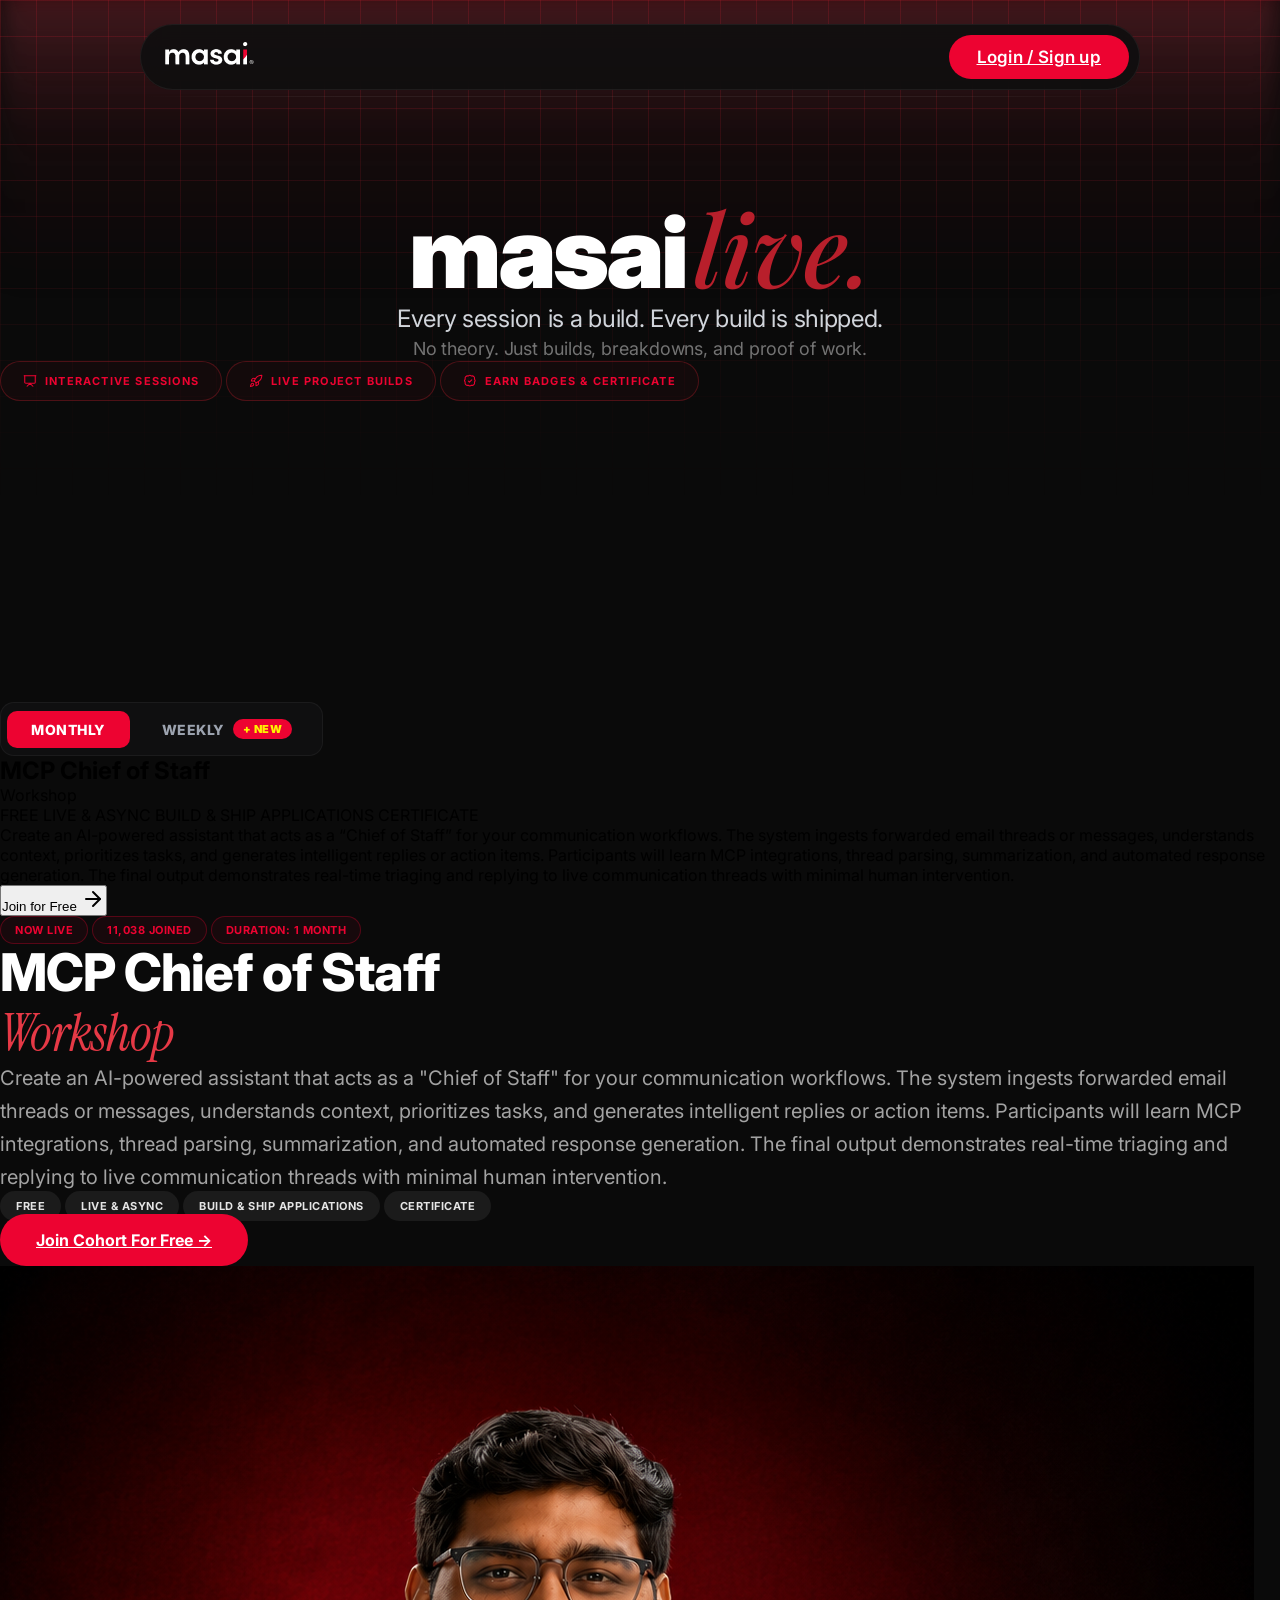
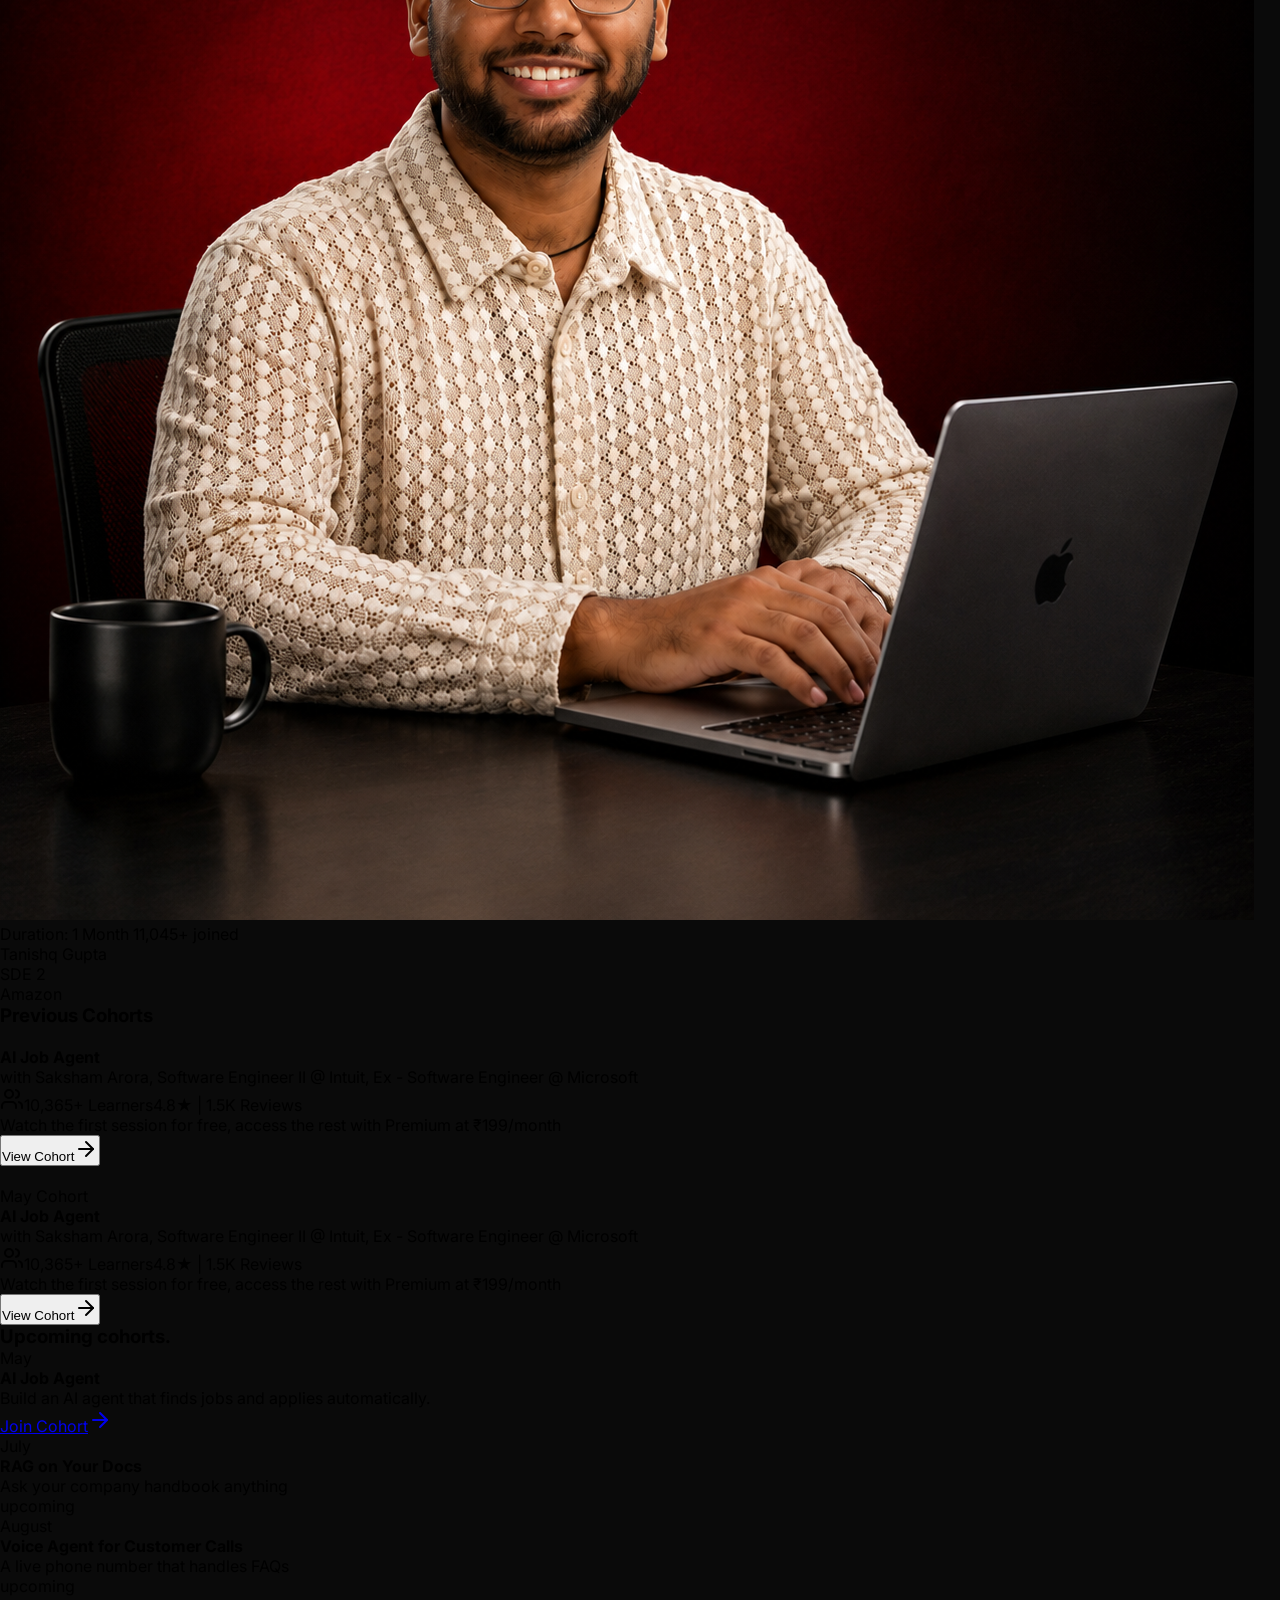
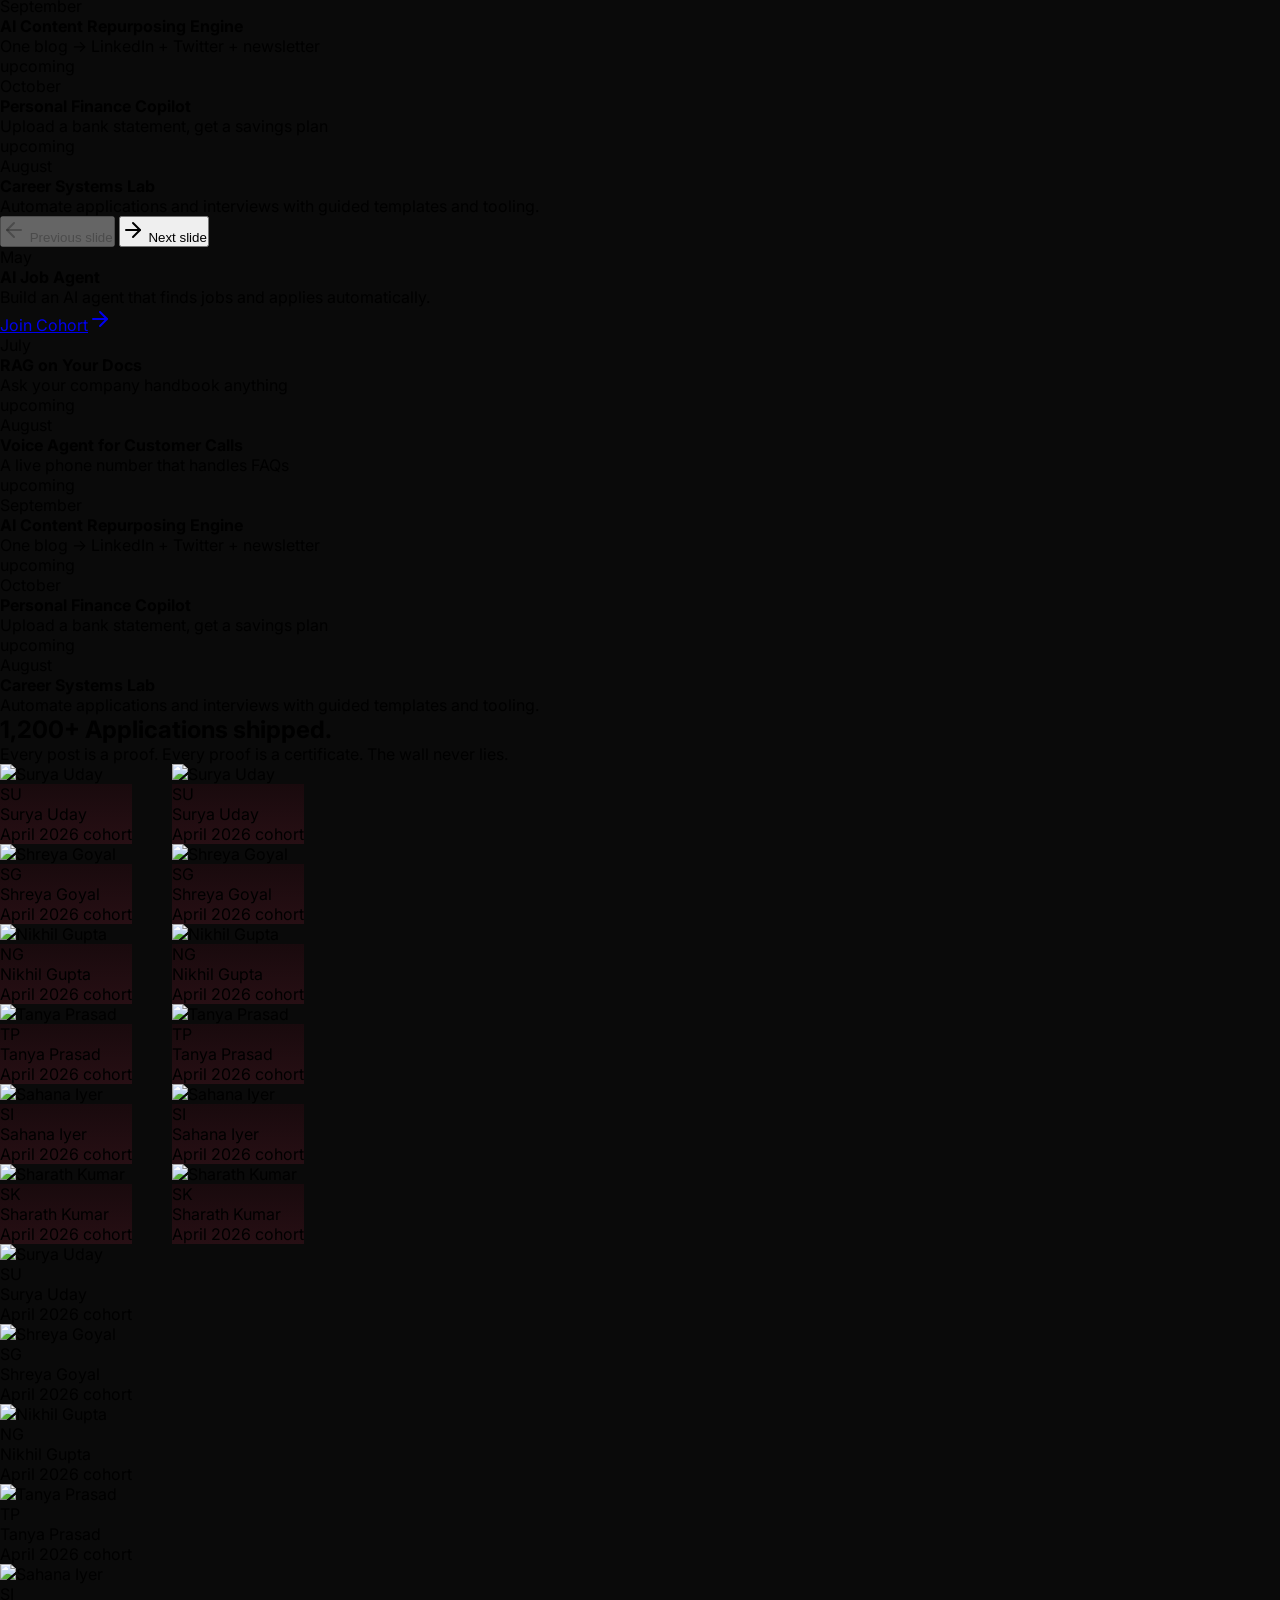
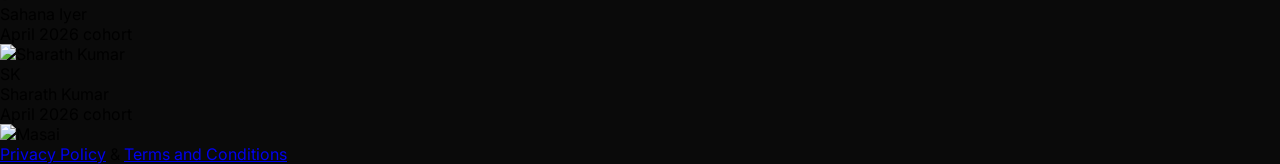
==== index.html @ 2b6c0ab5 "first commit" ====
<!DOCTYPE html>
<html lang="en">

<head>
    <meta charset="UTF-8">
    <meta name="viewport" content="width=device-width, initial-scale=1.0">
    <title>Masai Live - Every Session is a Build</title>
    <meta name="description"
        content="Masai Live - Every session is a build. Every build is shipped. Interactive sessions, live project builds, earn badges & certificates.">
    <link rel="preconnect" href="https://fonts.googleapis.com">
    <link rel="preconnect" href="https://fonts.gstatic.com" crossorigin>
    <link
        href="https://fonts.googleapis.com/css2?family=Inter:wght@400;500;600;700;800;900&family=Playfair+Display:ital,wght@1,400;1,500;1,600;1,700&family=Instrument+Serif:ital,wght@0,400;1,400&display=swap"
        rel="stylesheet">
    <script src="https://cdn.tailwindcss.com"></script>
    <script>
        tailwind.config = {
            theme: {
                extend: {
                    fontFamily: {
                        'inter': ['Inter', 'sans-serif'],
                        'playfair': ['Playfair Display', 'serif'],
                    },
                    colors: {
                        'masai-red': '#E93B47',
                        'masai-dark': '#0a0a0a',
                        'masai-bg': '#0d0d0d',
                    }
                }
            }
        }
    </script>
    <style>
        * {
            margin: 0;
            padding: 0;
            box-sizing: border-box;
        }

        body {
            font-family: 'Inter', sans-serif;
            background-color: #0a0a0a;
            min-height: 100vh;
            overflow-x: hidden;
        }

        /* Main wrapper with grid + glow */
        .hero-wrapper {
            position: relative;
            min-height: 78vh;
            background-color: #0a0a0a;
            overflow: hidden;
        }

        /* Red grid pattern overlay — fades out towards bottom using absolute pixel values */
        .hero-wrapper::before {
            content: '';
            position: absolute;
            inset: 0;
            background-image:
                linear-gradient(rgba(180, 30, 45, 0.25) 1.5px, transparent 1.5px),
                linear-gradient(90deg, rgba(180, 30, 45, 0.25) 1.5px, transparent 1.5px);
            background-size: 36px 36px;
            pointer-events: none;
            z-index: 1;
            /* Fade grid from visible at top to invisible at 500px absolute */
            -webkit-mask-image: linear-gradient(to bottom, rgba(0, 0, 0, 1) 0px, rgba(0, 0, 0, 0.5) 250px, rgba(0, 0, 0, 0.12) 400px, rgba(0, 0, 0, 0) 500px);
            mask-image: linear-gradient(to bottom, rgba(0, 0, 0, 1) 0px, rgba(0, 0, 0, 0.5) 250px, rgba(0, 0, 0, 0.12) 400px, rgba(0, 0, 0, 0) 500px);
        }

        /* Continuous red glow across the top */
        .glow-top {
            position: absolute;
            top: -60px;
            left: 0;
            right: 0;
            height: 350px;
            background: linear-gradient(180deg,
                    rgba(150, 18, 30, 0.5) 0%,
                    rgba(130, 15, 28, 0.3) 25%,
                    rgba(100, 10, 20, 0.12) 55%,
                    transparent 100%);
            pointer-events: none;
            z-index: 0;
            filter: blur(15px);
        }

        /* Soft white glow across the top of the cohort section */
        .glow-white-top {
            position: absolute;
            top: 0;
            left: 0;
            right: 0;
            height: 250px;
            background: linear-gradient(180deg,
                    rgba(255, 255, 255, 0.05) 0%,
                    rgba(255, 255, 255, 0.02) 40%,
                    rgba(255, 255, 255, 0.005) 70%,
                    transparent 100%);
            pointer-events: none;
            z-index: 0;
            filter: blur(10px);
        }

        /* Content z-index above grid */
        .content-layer {
            position: relative;
            z-index: 2;
        }

        /* Navbar bar */
        .navbar-bar {
            background: rgba(15, 15, 15, 0.9);
            border: 1px solid rgba(255, 255, 255, 0.06);
            border-radius: 999px;
            padding: 10px 10px 10px 24px;
            display: flex;
            align-items: center;
            justify-content: space-between;
            backdrop-filter: blur(12px);
        }

        .navbar-bar .logo-text {
            font-family: 'Inter', sans-serif;
            font-weight: 800;
            font-size: 20px;
            color: #ffffff;
            letter-spacing: -0.5px;
        }

        .navbar-bar .logo-dot {
            color: #E93B47;
            font-weight: 800;
        }

        /* Navbar bottom separator line */
        .navbar-separator {
            width: 100%;
            height: 1px;
            background: linear-gradient(90deg, transparent 0%, rgba(255, 255, 255, 0.06) 20%, rgba(255, 255, 255, 0.06) 80%, transparent 100%);
            margin-top: 6px;
        }

        /* Login button */
        .login-btn {
            background: #ED0331;
            border-radius: 999px;
            padding: 12px 28px;
            color: #ffffff;
            font-family: 'Inter', sans-serif;
            font-weight: 600;
            font-size: 17px;
            border: none;
            cursor: pointer;
            transition: all 0.3s ease;
            letter-spacing: 0.3px;
        }

        .login-btn:hover {
            background: #d4022b;
            box-shadow: 0 0 25px rgba(237, 3, 49, 0.4);
            /* transform: translateY(-1px); */
        }


        /* Main heading */
        .main-title {
            text-align: center;
            line-height: 1;
        }

        .main-title .masai-text {
            font-family: 'Inter', sans-serif;
            font-weight: 900;
            font-size: clamp(56px, 9vw, 100px);
            color: #ffffff;
            letter-spacing: -3px;
        }

        .main-title .live-text {
            font-family: 'Playfair Display', serif;
            font-weight: 500;
            font-style: italic;
            font-size: clamp(56px, 9vw, 100px);
            color: #B81F2B;
            letter-spacing: -1px;
            margin-left: 8px;
        }

        /* Subtitle text */
        .subtitle-primary {
            color: #d1d5db;
            font-size: 24px;
            font-weight: 400;
            line-height: 1.4;
            text-align: center;
            font-family: 'Inter', sans-serif;
            letter-spacing: -0.3px;
        }

        .subtitle-secondary {
            color: #737373;
            font-size: 18px;
            font-weight: 400;
            line-height: 1.4;
            text-align: center;
            font-family: 'Inter', sans-serif;
            letter-spacing: -0.1px;
        }

        /* CTA pill buttons */
        .cta-pill {
            display: inline-flex;
            align-items: center;
            gap: 8px;
            border: 1.2px solid rgba(184, 31, 43, 0.35);
            background: rgba(184, 31, 43, 0.05);
            color: #ED0331;
            padding: 12px 22px;
            border-radius: 999px;
            font-family: 'Inter', sans-serif;
            font-size: 11px;
            font-weight: 700;
            letter-spacing: 1.2px;
            text-transform: uppercase;
            cursor: default;
            transition: all 0.3s ease;
        }

        .cta-pill:hover {
            background: rgba(237, 3, 49, 0.08);
            border-color: rgba(237, 3, 49, 0.7);
            box-shadow: 0 0 20px rgba(237, 3, 49, 0.15);
        }

        .cta-pill svg {
            width: 14px;
            height: 14px;
            flex-shrink: 0;
        }

        /* Header responsive padding */
        .site-header {
            padding: 24px 140px 0 140px;
        }

        /* Responsive */
        @media (max-width: 1024px) {
            .site-header {
                padding: 20px 60px 0 60px;
            }
        }

        @media (max-width: 768px) {
            .site-header {
                padding: 16px 20px 0 20px;
            }

            .cta-buttons-wrap {
                flex-direction: column;
                align-items: center;
            }

            .glow-left,
            .glow-right {
                width: 300px;
                height: 250px;
            }
        }

        @media (max-width: 480px) {
            .site-header {
                padding: 12px 12px 0 12px;
            }
        }

        /* Cohort/Workshop Section Styles */
        .toggle-container {
            background: #0f0f10;
            border: 1px solid rgba(255, 255, 255, 0.05);
            border-radius: 14px;
            padding: 6px;
            display: inline-flex;
            align-items: center;
            gap: 8px;
        }

        .toggle-btn {
            font-family: 'Inter', sans-serif;
            font-size: 14px;
            font-weight: 800;
            letter-spacing: 0.5px;
            padding: 10px 24px;
            border-radius: 10px;
            cursor: pointer;
            border: none;
            transition: all 0.2s ease;
            text-transform: uppercase;
            display: inline-flex;
            align-items: center;
            justify-content: center;
        }

        .toggle-btn.active {
            background: #ED0331;
            color: #ffffff;
        }

        .toggle-btn.inactive {
            background: transparent;
            color: #9ca3af;
        }

        .toggle-btn.inactive:hover {
            color: #ffffff;
        }

        .new-badge {
            font-size: 11px;
            font-weight: 900;
            padding: 3px 10px;
            border-radius: 999px;
            margin-left: 8px;
            display: inline-block;
            transition: all 0.2s ease;
        }

        .live-badge {
            display: inline-flex;
            align-items: center;
            border: 1px solid rgba(237, 3, 49, 0.3);
            background: rgba(237, 3, 49, 0.06);
            color: #ED0331;
            padding: 6px 14px;
            border-radius: 999px;
            font-size: 11px;
            font-weight: 700;
            letter-spacing: 0.5px;
            text-transform: uppercase;
        }

        .section-title {
            font-family: 'Inter', sans-serif;
            font-weight: 800;
            font-size: clamp(34px, 5vw, 52px);
            color: #ffffff;
            line-height: 1.1;
            letter-spacing: -1px;
        }

        .section-title-italic {
            font-family: 'Instrument Serif', serif;
            font-weight: 400;
            font-style: italic;
            color: #e63946;
            display: block;
            margin-top: 4px;
        }

        .description-text {
            color: #a3a3a3;
            font-size: 20px;
            font-weight: 400;
            line-height: 1.65;
            font-family: 'Inter', sans-serif;
        }

        .flat-badge {
            background: rgba(255, 255, 255, 0.07);
            color: #e5e5e5;
            padding: 8px 16px;
            border-radius: 999px;
            font-size: 11px;
            font-weight: 700;
            letter-spacing: 0.5px;
            text-transform: uppercase;
        }

        .cohort-btn {
            background: #ED0331;
            color: #ffffff;
            padding: 16px 36px;
            border-radius: 999px;
            font-family: 'Inter', sans-serif;
            font-size: 16px;
            font-weight: 700;
            border: none;
            cursor: pointer;
            display: inline-flex;
            align-items: center;
            gap: 10px;
            transition: all 0.3s ease;
        }

        .cohort-btn:hover {
            background: #d4022b;
            box-shadow: 0 0 25px rgba(237, 3, 49, 0.3);
        }

        .upcoming-card {
            background-color: #110C0C !important;
        }

        /* Marquee Autoscroll Styles */
        .marquee-container {
            display: flex;
            gap: 24px;
            width: max-content;
            animation: marquee-scroll 65s linear infinite;
        }

        .marquee-container:hover {
            animation-play-state: paused;
        }

        @keyframes marquee-scroll {
            0% {
                transform: translateX(0);
            }

            100% {
                transform: translateX(-50%);
            }
        }

        /* Hide scrollbar for Chrome, Safari and Opera */
        .no-scrollbar::-webkit-scrollbar {
            display: none;
        }

        /* Hide scrollbar for IE, Edge and Firefox */
        .no-scrollbar {
            -ms-overflow-style: none;
            /* IE and Edge */
            scrollbar-width: none;
            /* Firefox */
        }
    </style>
</head>

<body>
    <div class="hero-wrapper">
        <!-- Red glow effect -->
        <div class="glow-top"></div>

        <!-- Content -->
        <div class="content-layer">
            <!-- Navigation -->
            <header id="main-header" class="site-header">
                <nav class="navbar-bar">
                    <img src="images/logo.png" alt="Masai" style="height: 40px; width: auto;">
                    <a href="login.html" id="login-btn" class="login-btn">Login / Sign up</a>
                </nav>
                <div class="navbar-separator"></div>
            </header>

            <!-- Hero Section -->
            <main id="hero-section" class="flex flex-col items-center justify-center px-4"
                style="padding-top: 100px; padding-bottom: 40px;">
                <!-- Main Heading -->
                <div class="main-title mb-8">
                    <h1>
                        <span class="masai-text">masai</span><span class="live-text">live.</span>
                    </h1>
                </div>

                <!-- Subtitles -->
                <div class="max-w-3xl mx-auto mb-10">
                    <p class="subtitle-primary">Every session is a build. Every build is shipped.</p>
                    <p class="subtitle-secondary mt-3">No theory. Just builds, breakdowns, and proof of work.</p>
                </div>

                <!-- CTA Buttons -->
                <div class="cta-buttons-wrap flex flex-wrap justify-center gap-4">
                    <div id="btn-interactive" class="cta-pill">
                        <svg viewBox="0 0 24 24" fill="none" stroke="currentColor" stroke-width="1.8"
                            stroke-linecap="round" stroke-linejoin="round">
                            <path d="M2 3h20"></path>
                            <path d="M21 3v11a2 2 0 0 1-2 2H5a2 2 0 0 1-2-2V3"></path>
                            <path d="m7 21 5-5 5 5"></path>
                        </svg>
                        INTERACTIVE SESSIONS
                    </div>
                    <div id="btn-builds" class="cta-pill">
                        <svg viewBox="0 0 24 24" fill="none" stroke="currentColor" stroke-width="1.8"
                            stroke-linecap="round" stroke-linejoin="round">
                            <path
                                d="M4.5 16.5c-1.5 1.26-2 5-2 5s3.74-.5 5-2c.71-.84.7-2.13-.09-2.91a2.18 2.18 0 0 0-2.91-.09z">
                            </path>
                            <path
                                d="M12 15l-3-3a22 22 0 0 1 2-3.95A12.88 12.88 0 0 1 22 2c0 2.72-.78 7.5-6 11a22.35 22.35 0 0 1-4 2z">
                            </path>
                            <path d="M9 12H4s.55-3.03 2-4c1.62-1.08 5 0 5 0"></path>
                            <path d="M12 15v5s3.03-.55 4-2c1.08-1.62 0-5 0-5"></path>
                        </svg>
                        LIVE PROJECT BUILDS
                    </div>
                    <div id="btn-badges" class="cta-pill">
                        <svg viewBox="0 0 24 24" fill="none" stroke="currentColor" stroke-width="1.8"
                            stroke-linecap="round" stroke-linejoin="round">
                            <path
                                d="M3.85 8.62a4 4 0 0 1 5.15-5.15 4 4 0 0 1 5.4 0 4 4 0 0 1 5.15 5.15 4 4 0 0 1 0 5.4 4 4 0 0 1-5.15 5.15 4 4 0 0 1-5.4 0 4 4 0 0 1-5.15-5.15 4 4 0 0 1 0-5.4Z">
                            </path>
                            <path d="m9 12 2 2 4-4"></path>
                        </svg>
                        EARN BADGES &amp; CERTIFICATE
                    </div>
                </div>
            </main>
        </div>
    </div>

    <!-- Cohort/Workshop Section -->
    <section id="cohort-section"
        class="relative isolate overflow-hidden bg-[#060608] md:pt-[58px] md:pb-12 pb-6 w-full">
        <!-- Soft white glow effect -->
        <div class="glow-white-top"></div>
        <div class="max-w-7xl mx-auto px-4 md:px-8">
            <!-- Monthly / Weekly Toggle -->
            <div class="flex justify-center mb-16">
                <div class="toggle-container">
                    <button id="toggle-monthly" class="toggle-btn active"
                        onclick="setToggle('monthly')">MONTHLY</button>
                    <button id="toggle-weekly" class="toggle-btn inactive" onclick="setToggle('weekly')">
                        WEEKLY <span class="new-badge" style="background-color: #ED0331; color: #FFF200;">+
                            NEW</span>
                    </button>
                </div>
            </div>

            <!-- Main Content Grid -->
            <div class="grid grid-cols-1 lg:grid-cols-2 gap-10 lg:gap-16 items-center">
                <!-- Left Column -->
                <div class="w-full">
                    <!-- Mobile layout (exact DevTools inspect snippet) -->
                    <div class="flex flex-col items-center gap-[14px] px-4 pb-5 pt-[15px] text-center lg:hidden">
                        <div class="space-y-1">
                            <h2 id="mobile-heading"
                                class="text-[34px] font-semibold leading-[42px] tracking-[-0.5px] text-[#fafafa] font-sans">
                                MCP Chief of Staff</h2>
                            <p id="mobile-italic"
                                class="font-['Instrument_Serif',serif] text-[34px] italic leading-[44px] text-[#e63946]">
                                Workshop</p>
                        </div>
                        <div id="mobile-flat-badges" class="flex flex-wrap items-center justify-center gap-2.5">
                            <span
                                class="inline-flex h-6 items-center rounded-full border border-[#494748]/22 bg-[#ada6a6]/10 px-[13px] text-[12px] font-semibold uppercase tracking-[1.1px] text-[#d5d1d1] font-sans">FREE</span>
                            <span
                                class="inline-flex h-6 items-center rounded-full border border-[#494748]/22 bg-[#ada6a6]/10 px-[13px] text-[12px] font-semibold uppercase tracking-[1.1px] text-[#d5d1d1] font-sans">LIVE
                                &amp; ASYNC</span>
                            <span
                                class="inline-flex h-6 items-center rounded-full border border-[#494748]/22 bg-[#ada6a6]/10 px-[13px] text-[12px] font-semibold uppercase tracking-[1.1px] text-[#d5d1d1] font-sans">BUILD
                                &amp; SHIP APPLICATIONS</span>
                            <span
                                class="inline-flex h-6 items-center rounded-full border border-[#494748]/22 bg-[#ada6a6]/10 px-[13px] text-[12px] font-semibold uppercase tracking-[1.1px] text-[#d5d1d1] font-sans">CERTIFICATE</span>
                        </div>
                        <p id="mobile-description"
                            class="line-clamp-3 max-h-[60px] text-[14px] leading-5 text-[#9a9a9a] font-sans">
                            Create an AI-powered assistant that acts as a “Chief of Staff” for your
                            communication workflows. The system ingests forwarded email threads or messages,
                            understands context, prioritizes tasks, and generates intelligent replies or action
                            items. Participants will learn MCP integrations, thread parsing, summarization, and
                            automated response generation. The final output demonstrates real-time triaging and
                            replying to live communication threads with minimal human intervention.</p>
                        <button onclick="window.location.href='signup.html';"
                            class="inline-flex cursor-pointer items-center justify-center gap-2 whitespace-nowrap transition-all disabled:pointer-events-none disabled:opacity-50 outline-none focus-visible:ring-2 focus-visible:ring-ring hover:opacity-90 py-2 h-[52px] w-full rounded-[234px] bg-[#ed0331] px-6 text-base font-semibold text-white hover:bg-[#ed0331]"
                            type="button">
                            Join for Free
                            <svg xmlns="http://www.w3.org/2000/svg" width="24" height="24" viewBox="0 0 24 24"
                                fill="none" stroke="currentColor" stroke-width="2" stroke-linecap="round"
                                stroke-linejoin="round" class="lucide lucide-arrow-right size-6" aria-hidden="true">
                                <path d="M5 12h14"></path>
                                <path d="m12 5 7 7-7 7"></path>
                            </svg>
                        </button>
                    </div>

                    <!-- Desktop layout -->
                    <div class="hidden lg:flex flex-col items-start text-left w-full">
                        <!-- Badges -->
                        <div id="desktop-top-badges" class="flex flex-wrap gap-2.5 mb-8">
                            <span class="live-badge">NOW LIVE</span>
                            <span class="live-badge">11,038 JOINED</span>
                            <span class="live-badge">DURATION: 1 MONTH</span>
                        </div>

                        <!-- Heading -->
                        <h2 id="desktop-title" class="section-title">
                            MCP Chief of Staff
                            <span class="section-title-italic">Workshop</span>
                        </h2>

                        <!-- Description -->
                        <p id="desktop-description" class="description-text my-8">
                            Create an AI-powered assistant that acts as a "Chief of Staff" for your
                            communication
                            workflows. The system ingests forwarded email threads or messages, understands
                            context,
                            prioritizes tasks, and generates intelligent replies or action items. Participants
                            will
                            learn MCP integrations, thread parsing, summarization, and automated response
                            generation. The final output demonstrates real-time triaging and replying to live
                            communication threads with minimal human intervention.
                        </p>

                        <!-- Muted badges -->
                        <div id="desktop-flat-badges" class="flex flex-wrap gap-2.5 mb-10">
                            <span class="flat-badge">FREE</span>
                            <span class="flat-badge">LIVE &amp; ASYNC</span>
                            <span class="flat-badge">BUILD &amp; SHIP APPLICATIONS</span>
                            <span class="flat-badge">CERTIFICATE</span>
                        </div>

                        <!-- Button -->
                        <a href="signup.html" class="cohort-btn text-center inline-flex items-center justify-center">
                            Join Cohort For Free &rarr;
                        </a>
                    </div>
                </div>

                <!-- Right Column (Profile Card) -->
                <div class="w-full flex justify-center lg:justify-end">
                    <div
                        class="relative h-[450px] md:h-[580px] max-w-[600px] w-full overflow-hidden rounded-[16px] border border-[#1f1f1f] bg-[#0d0d0d]">
                        <!-- Card Image -->
                        <img src="images/Tanishq+Desktop.png" alt="Tanishq Gupta"
                            class="h-full w-full object-cover object-top">

                        <!-- Mobile-only absolute badges -->
                        <div id="card-top-badges"
                            class="absolute top-3 right-3 flex md:hidden max-w-[calc(100%-24px)] flex-wrap justify-end gap-2">
                            <span
                                class="inline-flex h-6 items-center rounded-full border border-[#a2a2a2]/22 bg-black/40 px-[9px] text-[12px] font-semibold uppercase tracking-[1.1px] text-[#e8294a]">Duration:
                                1 Month</span>
                            <span
                                class="inline-flex h-6 items-center rounded-full border border-[#a2a2a2]/22 bg-black/40 px-[9px] text-[12px] font-semibold uppercase tracking-[1.1px] text-[#e8294a]">11,045+
                                joined</span>
                        </div>

                        <!-- Translucent Profile Info Overlay -->
                        <div class="pointer-events-none absolute inset-x-3 bottom-3 z-10">
                            <div
                                class="rounded-[12px] border border-[#1f1f1f] bg-gradient-to-r from-[#0b0b0b] from-[12.676%] to-[rgba(11,11,11,0.8)] px-[11px] py-[7px] text-left">
                                <div class="text-white text-[16px] font-bold font-sans">Tanishq Gupta</div>
                                <div class="text-[#a3a3a3] text-[12px] mt-0.5 font-sans">SDE 2</div>
                                <span
                                    class="inline-block bg-[rgba(255,255,255,0.08)] text-white text-[10px] font-semibold px-[8px] py-[2px] rounded-full mt-1.5 uppercase tracking-wider font-sans">Amazon</span>
                            </div>
                        </div>
                    </div>
                </div>
            </div>

            <!-- Previous Cohorts Section -->
            <div class="mt-20 mb-2">
                <div class="mx-auto max-w-[1440px] space-y-5 px-4 sm:px-6">
                    <h3 class="text-center text-2xl font-semibold leading-8 text-[#fafafa] sm:text-[28px] sm:leading-9">
                        Previous Cohorts</h3>
                    <div class="flex justify-center">
                        <article
                            class="flex h-full w-full max-w-[380px] flex-col gap-5 rounded-[24px] border border-[#1a1919] bg-[#0d0d0d] p-4 lg:hidden">
                            <div class="space-y-4">
                                <div
                                    class="relative h-[253px] w-full overflow-hidden rounded-[16px] border border-[#1a1919]">
                                    <img src="https://masai-website-images.s3.ap-south-1.amazonaws.com/instructor_mobile_ffb2c351da.webp"
                                        alt="" class="h-full w-full object-cover">
                                </div>
                                <div class="space-y-3">
                                    <div class="space-y-0.5">
                                        <h4 class="text-lg font-semibold leading-6 text-white">AI Job Agent</h4>
                                        <p class="text-sm font-light leading-4 text-[#9e8c91]">with Saksham Arora,
                                            Software Engineer II @ Intuit, Ex - Software Engineer @ Microsoft</p>
                                    </div>
                                    <div class="flex flex-wrap gap-3"><span
                                            class="inline-flex max-w-full items-center rounded-full border border-[#ed0331]/35 bg-[#1f1417] text-[#fafafa] [&amp;_svg]:text-[#fda4af] h-7 gap-2 px-2.5 text-[11px] leading-none normal-case tracking-normal font-semibold"><svg
                                                xmlns="http://www.w3.org/2000/svg" width="24" height="24"
                                                viewBox="0 0 24 24" fill="none" stroke="currentColor" stroke-width="2"
                                                stroke-linecap="round" stroke-linejoin="round"
                                                class="lucide lucide-users size-3.5 shrink-0" aria-hidden="true">
                                                <path d="M16 21v-2a4 4 0 0 0-4-4H6a4 4 0 0 0-4 4v2"></path>
                                                <path d="M16 3.128a4 4 0 0 1 0 7.744"></path>
                                                <path d="M22 21v-2a4 4 0 0 0-3-3.87"></path>
                                                <circle cx="9" cy="7" r="4"></circle>
                                            </svg>10,365+ Learners</span><span
                                            class="inline-flex max-w-full items-center rounded-full border border-[#ed0331]/35 bg-[#1f1417] text-[#fafafa] [&amp;_svg]:text-[#fda4af] h-7 gap-2 px-2.5 text-[11px] leading-none normal-case tracking-normal font-semibold">4.8★
                                            | 1.5K Reviews</span></div>
                                    <p class="max-w-full italic text-[#dbd9d9] text-xs leading-4">Watch the first
                                        session for free, access the rest with Premium at ₹199/month</p>
                                </div>
                            </div>
                            <div class="mt-auto space-y-4"><button onclick="window.location.href='signup.html';"
                                    class="inline-flex cursor-pointer items-center justify-center gap-2 whitespace-nowrap transition-all disabled:pointer-events-none disabled:opacity-50 outline-none focus-visible:ring-2 focus-visible:ring-ring hover:opacity-90 py-2 h-[52px] w-full rounded-[234px] border border-[#ed0331] bg-transparent px-6 text-base font-semibold text-[#ed0331] hover:bg-black hover:text-[#ed0331]"
                                    type="button">View Cohort<svg xmlns="http://www.w3.org/2000/svg" width="24"
                                        height="24" viewBox="0 0 24 24" fill="none" stroke="currentColor"
                                        stroke-width="2" stroke-linecap="round" stroke-linejoin="round"
                                        class="lucide lucide-arrow-right size-6 text-[#ed0331]" aria-hidden="true">
                                        <path d="M5 12h14"></path>
                                        <path d="m12 5 7 7-7 7"></path>
                                    </svg></button></div>
                        </article>
                        <article
                            class="relative hidden w-full max-w-[1240px] items-start gap-5 overflow-hidden rounded-[24px] border border-[#2b1b1e] bg-[#0D0D0D] p-6 lg:flex">
                            <div class="size-[148px] shrink-0 overflow-hidden rounded-lg border border-[#2c2c2c]"><img
                                    src="https://masai-website-images.s3.ap-south-1.amazonaws.com/Chat_GPT_Image_May_8_2026_01_43_59_PM_ba4bd4f50c.png"
                                    alt="" class="h-full w-full object-cover"></div>
                            <div class="flex min-w-0 flex-1 flex-col gap-3 pr-[220px]">
                                <div class="flex flex-wrap items-center gap-3">
                                    <p class="font-['Instrument_Serif',serif] text-2xl italic leading-8 text-[#b81f2b]">
                                        May Cohort</p>
                                </div>
                                <div class="space-y-1">
                                    <h4 class="text-xl font-bold leading-7 text-white">AI Job Agent</h4>
                                    <p class="text-base font-light leading-6 text-[#9e8c91]">with Saksham Arora,
                                        Software Engineer II @ Intuit, Ex - Software Engineer @ Microsoft</p>
                                </div>
                                <div class="flex flex-wrap gap-3"><span
                                        class="inline-flex max-w-full items-center gap-1.5 rounded-full border border-[#ed0331]/35 bg-[#1f1417] text-[#fafafa] [&amp;_svg]:text-[#fda4af] h-8 px-3 text-[11px] leading-none normal-case tracking-normal font-semibold"><svg
                                            xmlns="http://www.w3.org/2000/svg" width="24" height="24"
                                            viewBox="0 0 24 24" fill="none" stroke="currentColor" stroke-width="2"
                                            stroke-linecap="round" stroke-linejoin="round"
                                            class="lucide lucide-users size-3.5 shrink-0" aria-hidden="true">
                                            <path d="M16 21v-2a4 4 0 0 0-4-4H6a4 4 0 0 0-4 4v2"></path>
                                            <path d="M16 3.128a4 4 0 0 1 0 7.744"></path>
                                            <path d="M22 21v-2a4 4 0 0 0-3-3.87"></path>
                                            <circle cx="9" cy="7" r="4"></circle>
                                        </svg>10,365+ Learners</span><span
                                        class="inline-flex max-w-full items-center gap-1.5 rounded-full border border-[#ed0331]/35 bg-[#1f1417] text-[#fafafa] [&amp;_svg]:text-[#fda4af] h-8 px-3 text-[11px] leading-none normal-case tracking-normal font-semibold">4.8★
                                        | 1.5K Reviews</span></div>
                                <p class="max-w-full italic text-[#dbd9d9] text-sm leading-5">Watch the first session
                                    for free, access the rest with Premium at ₹199/month</p>
                            </div>
                            <div class="absolute top-1/2 right-6 -translate-y-1/2"><button
                                    onclick="window.location.href='signup.html';"
                                    class="inline-flex cursor-pointer items-center justify-center gap-2 whitespace-nowrap transition-all disabled:pointer-events-none disabled:opacity-50 outline-none focus-visible:ring-2 focus-visible:ring-ring border py-2 h-[52px] rounded-[234px] border-[#ed0331] bg-transparent px-6 text-base font-semibold text-[#ed0331] hover:bg-[#1b1515] hover:text-[#ed0331]"
                                    type="button" fdprocessedid="2u8x89">View Cohort<svg
                                        xmlns="http://www.w3.org/2000/svg" width="24" height="24" viewBox="0 0 24 24"
                                        fill="none" stroke="currentColor" stroke-width="2" stroke-linecap="round"
                                        stroke-linejoin="round" class="lucide lucide-arrow-right size-4 text-[#ed0331]"
                                        aria-hidden="true">
                                        <path d="M5 12h14"></path>
                                        <path d="m12 5 7 7-7 7"></path>
                                    </svg></button></div>
                        </article>
                    </div>
                </div>
    </section>

    <!-- Upcoming Cohorts Section -->
    <section id="upcoming-cohorts-section" class="relative isolate mx-auto overflow-hidden md:py-16 py-8">
        <div aria-hidden="true" class="pointer-events-none absolute inset-0 z-[-1] max-h-[80%]"
            style="background-image: linear-gradient(rgba(6, 6, 8, 0.92) 0%, rgba(158, 18, 37, 0.11) 34%, rgba(6, 6, 8, 0.18) 62%, rgba(6, 6, 8, 0.92) 100%), repeating-linear-gradient(0deg, rgba(128, 21, 35, 0.18) 0px, rgba(128, 21, 35, 0.18) 1px, transparent 1px, transparent 34px), repeating-linear-gradient(90deg, rgba(128, 21, 35, 0.18) 0px, rgba(128, 21, 35, 0.18) 1px, transparent 1px, transparent 34px);">
        </div>
        <div class="mx-auto max-w-[1280px]">
            <h3 class="text-center text-4xl font-bold tracking-[-1px] sm:text-[52px] sm:leading-[72px]">Upcoming <span
                    class="font-['Instrument_Serif',serif] text-[#b81f2b] italic">cohorts.</span></h3>

            <div class="mt-8 lg:hidden px-4">
                <div class="relative w-full" role="region" aria-roledescription="carousel"
                    style="--carousel-gap: 1rem;">
                    <div class="overflow-hidden">
                        <div id="upcoming-carousel"
                            class="flex -ml-(--carousel-gap) overflow-x-auto snap-x snap-mandatory scroll-smooth no-scrollbar"
                            style="scrollbar-width: none; -ms-overflow-style: none;">
                            <!-- Slide 1 -->
                            <div role="group" aria-roledescription="slide"
                                class="min-w-0 shrink-0 grow-0 basis-full pl-(--carousel-gap) snap-center">
                                <article
                                    class="mx-auto w-[312px] rounded-[8px] border border-white/8 bg-[#110C0C] p-5 flex flex-col min-h-[260px]">
                                    <p
                                        class="font-['Instrument_Serif',serif] text-[40px] italic leading-tight tracking-[-2.5px] text-[#b81f2b]">
                                        May</p>
                                    <h4 class="mt-5 text-base font-bold text-white">AI Job Agent</h4>
                                    <p class="mt-2 text-xs leading-4 text-white/45">Build an AI agent that finds jobs
                                        and applies automatically.</p>
                                    <div class="mt-auto pt-4 text-left">
                                        <a href="signup.html"
                                            class="inline-flex cursor-pointer items-center justify-center gap-2 whitespace-nowrap transition-all disabled:pointer-events-none disabled:opacity-50 outline-none focus-visible:ring-2 focus-visible:ring-ring hover:opacity-90 h-8 rounded-full bg-[#ed0331] px-4 text-[11px] font-semibold uppercase tracking-[1.1px] text-white hover:bg-[#ed0331]">Join
                                            Cohort<svg xmlns="http://www.w3.org/2000/svg" width="24" height="24"
                                                viewBox="0 0 24 24" fill="none" stroke="currentColor" stroke-width="2"
                                                stroke-linecap="round" stroke-linejoin="round"
                                                class="lucide lucide-arrow-right size-3.5" aria-hidden="true">
                                                <path d="M5 12h14"></path>
                                                <path d="m12 5 7 7-7 7"></path>
                                            </svg></a>
                                    </div>
                                </article>
                            </div>
                            <!-- Slide 2 -->
                            <div role="group" aria-roledescription="slide"
                                class="min-w-0 shrink-0 grow-0 basis-full pl-(--carousel-gap) snap-center">
                                <article
                                    class="mx-auto w-[312px] rounded-[8px] border border-white/8 bg-[#110C0C] p-5 flex flex-col min-h-[260px]">
                                    <p
                                        class="font-['Instrument_Serif',serif] text-[40px] italic leading-tight tracking-[-2.5px] text-[#b81f2b]">
                                        July</p>
                                    <h4 class="mt-5 text-base font-bold text-white">RAG on Your Docs</h4>
                                    <p class="mt-2 text-xs leading-4 text-white/45">Ask your company handbook anything
                                    </p>
                                    <div class="mt-auto pt-4 text-left">
                                        <div
                                            class="py-1 transition-colors inline-flex h-8 items-center gap-1.5 rounded-full border px-3 text-[11px] font-semibold uppercase tracking-[1.1px] border-[#e8294a]/25 bg-[#e8294a]/12 text-[#e43f5f]">
                                            upcoming</div>
                                    </div>
                                </article>
                            </div>
                            <!-- Slide 3 -->
                            <div role="group" aria-roledescription="slide"
                                class="min-w-0 shrink-0 grow-0 basis-full pl-(--carousel-gap) snap-center">
                                <article
                                    class="mx-auto w-[312px] rounded-[8px] border border-white/8 bg-[#110C0C] p-5 flex flex-col min-h-[260px]">
                                    <p
                                        class="font-['Instrument_Serif',serif] text-[40px] italic leading-tight tracking-[-2.5px] text-[#b81f2b]">
                                        August</p>
                                    <h4 class="mt-5 text-base font-bold text-white">Voice Agent for Customer Calls</h4>
                                    <p class="mt-2 text-xs leading-4 text-white/45">A live phone number that handles
                                        FAQs</p>
                                    <div class="mt-auto pt-4 text-left">
                                        <div
                                            class="py-1 transition-colors inline-flex h-8 items-center gap-1.5 rounded-full border px-3 text-[11px] font-semibold uppercase tracking-[1.1px] border-[#e8294a]/25 bg-[#e8294a]/12 text-[#e43f5f]">
                                            upcoming</div>
                                    </div>
                                </article>
                            </div>
                            <!-- Slide 4 -->
                            <div role="group" aria-roledescription="slide"
                                class="min-w-0 shrink-0 grow-0 basis-full pl-(--carousel-gap) snap-center">
                                <article
                                    class="mx-auto w-[312px] rounded-[8px] border border-white/8 bg-[#110C0C] p-5 flex flex-col min-h-[260px]">
                                    <p
                                        class="font-['Instrument_Serif',serif] text-[40px] italic leading-tight tracking-[-2.5px] text-[#b81f2b]">
                                        September</p>
                                    <h4 class="mt-5 text-base font-bold text-white">AI Content Repurposing Engine</h4>
                                    <p class="mt-2 text-xs leading-4 text-white/45">One blog &rarr; LinkedIn + Twitter +
                                        newsletter</p>
                                    <div class="mt-auto pt-4 text-left">
                                        <div
                                            class="py-1 transition-colors inline-flex h-8 items-center gap-1.5 rounded-full border px-3 text-[11px] font-semibold uppercase tracking-[1.1px] border-[#e8294a]/25 bg-[#e8294a]/12 text-[#e43f5f]">
                                            upcoming</div>
                                    </div>
                                </article>
                            </div>
                            <!-- Slide 5 -->
                            <div role="group" aria-roledescription="slide"
                                class="min-w-0 shrink-0 grow-0 basis-full pl-(--carousel-gap) snap-center">
                                <article
                                    class="mx-auto w-[312px] rounded-[8px] border border-white/8 bg-[#110C0C] p-5 flex flex-col min-h-[260px]">
                                    <p
                                        class="font-['Instrument_Serif',serif] text-[40px] italic leading-tight tracking-[-2.5px] text-[#b81f2b]">
                                        October</p>
                                    <h4 class="mt-5 text-base font-bold text-white">Personal Finance Copilot</h4>
                                    <p class="mt-2 text-xs leading-4 text-white/45">Upload a bank statement, get a
                                        savings plan</p>
                                    <div class="mt-auto pt-4 text-left">
                                        <div
                                            class="py-1 transition-colors inline-flex h-8 items-center gap-1.5 rounded-full border px-3 text-[11px] font-semibold uppercase tracking-[1.1px] border-[#e8294a]/25 bg-[#e8294a]/12 text-[#e43f5f]">
                                            upcoming</div>
                                    </div>
                                </article>
                            </div>
                            <!-- Slide 6 -->
                            <div role="group" aria-roledescription="slide"
                                class="min-w-0 shrink-0 grow-0 basis-full pl-(--carousel-gap) snap-center">
                                <article aria-hidden="true"
                                    class="mx-auto w-[312px] rounded-[8px] border border-white/8 bg-[#110C0C] p-5 flex flex-col min-h-[260px] select-none filter blur-[4px] opacity-35">
                                    <div class="space-y-0 pointer-events-none">
                                        <p
                                            class="font-['Instrument_Serif',serif] text-[40px] italic leading-tight tracking-[-2.5px] text-[#b81f2b]">
                                            August</p>
                                        <h4 class="mt-5 text-base font-bold text-white">Career Systems Lab</h4>
                                        <p class="mt-2 text-xs leading-4 text-white/45">Automate applications and
                                            interviews with guided templates and tooling.</p>
                                        <div class="mt-auto pt-4 text-left">
                                            <div class="mt-4 h-8 w-32 rounded-full bg-white/15"></div>
                                        </div>
                                    </div>
                                </article>
                            </div>
                        </div>
                    </div>
                    <div class="mt-6 flex justify-end gap-3 pr-3">
                        <button id="upcoming-prev-btn"
                            class="inline-flex cursor-pointer items-center justify-center gap-2 whitespace-nowrap text-sm font-medium transition-all disabled:pointer-events-none disabled:opacity-50 outline-none focus-visible:ring-2 focus-visible:ring-ring border size-10 -left-12 top-1/2 -translate-y-1/2 static h-10 w-10 rounded-full border-[#2c2c2c] bg-transparent text-white hover:bg-white/5 translate-y-0! opacity-50"
                            disabled>
                            <svg xmlns="http://www.w3.org/2000/svg" width="24" height="24" viewBox="0 0 24 24"
                                fill="none" stroke="currentColor" stroke-width="2" stroke-linecap="round"
                                stroke-linejoin="round" class="lucide lucide-arrow-left h-4 w-4" aria-hidden="true">
                                <path d="m12 19-7-7 7-7"></path>
                                <path d="M19 12H5"></path>
                            </svg>
                            <span class="sr-only">Previous slide</span>
                        </button>
                        <button id="upcoming-next-btn"
                            class="inline-flex cursor-pointer items-center justify-center gap-2 whitespace-nowrap text-sm font-medium transition-all disabled:pointer-events-none disabled:opacity-50 outline-none focus-visible:ring-2 focus-visible:ring-ring border size-10 -right-12 top-1/2 -translate-y-1/2 static h-10 w-10 rounded-full border-[#2c2c2c] bg-transparent text-white hover:bg-white/5 translate-y-0!">
                            <svg xmlns="http://www.w3.org/2000/svg" width="24" height="24" viewBox="0 0 24 24"
                                fill="none" stroke="currentColor" stroke-width="2" stroke-linecap="round"
                                stroke-linejoin="round" class="lucide lucide-arrow-right h-4 w-4" aria-hidden="true">
                                <path d="M5 12h14"></path>
                                <path d="m12 5 7 7-7 7"></path>
                            </svg>
                            <span class="sr-only">Next slide</span>
                        </button>
                    </div>
                </div>
            </div>

            <div class="mt-8 hidden overflow-hidden rounded-[20px] border border-white/8 lg:grid lg:grid-cols-3">
                <!-- Cell 1: May -->
                <article class="flex flex-col border border-white/5 bg-[#110C0C] p-10">
                    <p class="font-['Instrument_Serif',serif] text-5xl italic leading-tight text-[#b81f2b]">May</p>
                    <h4 class="mt-5 text-2xl font-bold text-white">AI Job Agent</h4>
                    <p class="mt-2 text-sm leading-6 text-white/45">Build an AI agent that finds jobs and applies
                        automatically.</p>
                    <div class="mt-auto pt-4 text-left">
                        <a href="signup.html"
                            class="inline-flex cursor-pointer items-center justify-center gap-2 whitespace-nowrap transition-all disabled:pointer-events-none disabled:opacity-50 outline-none focus-visible:ring-2 focus-visible:ring-ring hover:opacity-90 h-8 rounded-full bg-[#ed0331] px-4 text-[11px] font-semibold uppercase tracking-[1.1px] text-white hover:bg-[#ed0331]">Join
                            Cohort<svg xmlns="http://www.w3.org/2000/svg" width="24" height="24" viewBox="0 0 24 24"
                                fill="none" stroke="currentColor" stroke-width="2" stroke-linecap="round"
                                stroke-linejoin="round" class="lucide lucide-arrow-right size-3.5" aria-hidden="true">
                                <path d="M5 12h14"></path>
                                <path d="m12 5 7 7-7 7"></path>
                            </svg></a>
                    </div>
                </article>
                <!-- Cell 2: July -->
                <article class="flex flex-col border border-white/5 bg-[#110C0C] p-10">
                    <p class="font-['Instrument_Serif',serif] text-5xl italic leading-tight text-[#b81f2b]">July</p>
                    <h4 class="mt-5 text-2xl font-bold text-white">RAG on Your Docs</h4>
                    <p class="mt-2 text-sm leading-6 text-white/45">Ask your company handbook anything</p>
                    <div class="mt-auto pt-4 text-left">
                        <div
                            class="py-1 transition-colors inline-flex h-8 items-center gap-1.5 rounded-full border px-3 text-[11px] font-semibold uppercase tracking-[1.1px] border-[#e8294a]/25 bg-[#e8294a]/12 text-[#e43f5f]">
                            upcoming</div>
                    </div>
                </article>
                <!-- Cell 3: August -->
                <article class="flex flex-col border border-white/5 bg-[#110C0C] p-10">
                    <p class="font-['Instrument_Serif',serif] text-5xl italic leading-tight text-[#b81f2b]">August</p>
                    <h4 class="mt-5 text-2xl font-bold text-white">Voice Agent for Customer Calls</h4>
                    <p class="mt-2 text-sm leading-6 text-white/45">A live phone number that handles FAQs</p>
                    <div class="mt-auto pt-4 text-left">
                        <div
                            class="py-1 transition-colors inline-flex h-8 items-center gap-1.5 rounded-full border px-3 text-[11px] font-semibold uppercase tracking-[1.1px] border-[#e8294a]/25 bg-[#e8294a]/12 text-[#e43f5f]">
                            upcoming</div>
                    </div>
                </article>
                <!-- Cell 4: September -->
                <article class="flex flex-col border border-white/5 bg-[#110C0C] p-10">
                    <p class="font-['Instrument_Serif',serif] text-5xl italic leading-tight text-[#b81f2b]">September
                    </p>
                    <h4 class="mt-5 text-2xl font-bold text-white">AI Content Repurposing Engine</h4>
                    <p class="mt-2 text-sm leading-6 text-white/45">One blog &rarr; LinkedIn + Twitter + newsletter</p>
                    <div class="mt-auto pt-4 text-left">
                        <div
                            class="py-1 transition-colors inline-flex h-8 items-center gap-1.5 rounded-full border px-3 text-[11px] font-semibold uppercase tracking-[1.1px] border-[#e8294a]/25 bg-[#e8294a]/12 text-[#e43f5f]">
                            upcoming</div>
                    </div>
                </article>
                <!-- Cell 5: October -->
                <article class="flex flex-col border border-white/5 bg-[#110C0C] p-10">
                    <p class="font-['Instrument_Serif',serif] text-5xl italic leading-tight text-[#b81f2b]">October</p>
                    <h4 class="mt-5 text-2xl font-bold text-white">Personal Finance Copilot</h4>
                    <p class="mt-2 text-sm leading-6 text-white/45">Upload a bank statement, get a savings plan</p>
                    <div class="mt-auto pt-4 text-left">
                        <div
                            class="py-1 transition-colors inline-flex h-8 items-center gap-1.5 rounded-full border px-3 text-[11px] font-semibold uppercase tracking-[1.1px] border-[#e8294a]/25 bg-[#e8294a]/12 text-[#e43f5f]">
                            upcoming</div>
                    </div>
                </article>
                <!-- Cell 6: August - Career Systems Lab (Blurred) -->
                <article aria-hidden="true"
                    class="relative flex flex-col overflow-hidden border border-white/5 bg-[#110C0C] p-10 select-none">
                    <div class="pointer-events-none space-y-0 blur-[5px] opacity-35 saturate-50">
                        <p class="font-['Instrument_Serif',serif] text-5xl italic leading-tight text-[#b81f2b]">August
                        </p>
                        <h4 class="mt-5 text-2xl font-bold text-white">Career Systems Lab</h4>
                        <p class="mt-2 text-sm leading-6 text-white/45">Automate applications and interviews with guided
                            templates and tooling.</p>
                        <div class="mt-8 h-12 w-44 rounded-full bg-white/15"></div>
                    </div>
                </article>
            </div>
        </div>
    </section>

    <!-- Shipped Applications Section -->
    <section id="shipped-section"
        class="relative isolate overflow-hidden bg-[#060608] pt-16 pb-28 w-full border-t border-[#1f1f1f]/30">
        <div class="max-w-7xl mx-auto px-4 md:px-8 relative z-10">
            <!-- Heading -->
            <div class="text-center mb-16">
                <h2 class="text-white text-[48px] md:text-[64px] font-extrabold tracking-[-1.5px] font-sans">
                    1,200+ Applications <span
                        class="font-['Instrument_Serif',serif] italic font-normal text-[#e63946]">shipped.</span>
                </h2>
                <p class="text-[#a3a3a3] text-[16px] md:text-[18px] font-medium mt-4 font-sans max-w-2xl mx-auto">
                    Every post is a proof. Every proof is a certificate. The wall never lies.
                </p>
            </div>
        </div>

        <!-- Marquee container full width (desktop-only) -->
        <div class="w-full overflow-hidden relative py-4 hidden md:block">
            <!-- Left and Right fade overlay -->
            <div
                class="absolute inset-y-0 left-0 w-24 md:w-48 bg-gradient-to-r from-[#060608] to-transparent z-20 pointer-events-none">
            </div>
            <div
                class="absolute inset-y-0 right-0 w-24 md:w-48 bg-gradient-to-l from-[#060608] to-transparent z-20 pointer-events-none">
            </div>

            <!-- Seamless scrolling wrapper -->
            <div class="marquee-container" style="gap: 40px;">
                <!-- Group 1 -->
                <div class="flex flex-row">

                    <!-- Column 1: Surya Uday & Shreya Goyal (stacked) -->
                    <div class="mr-10 flex shrink-0 flex-col gap-6 mt-[96px]">
                        <!-- Surya Uday -->
                        <article
                            class="relative flex w-[min(86vw,430px)] flex-col overflow-hidden rounded-[24px] border border-white/25 bg-[#09090c] lg:w-[430px] h-[316px]">
                            <div class="relative min-h-0 flex-1 overflow-hidden">
                                <img src="https://cdn.masaischool.com/masai-website/5acd7615_149d_4c64_a29f_66f1a12f3cab_2f0f5cfb58.webp"
                                    alt="Surya Uday" class="absolute inset-0 h-full w-full object-cover">
                            </div>
                            <div class="relative z-1 flex h-24 shrink-0 items-center gap-3 border-t border-white/10 px-6 backdrop-blur-sm"
                                style="background: linear-gradient(to bottom, #190a0d, #270f14);">
                                <div
                                    class="flex h-11 w-11 shrink-0 items-center justify-center rounded-full bg-white/20 text-xs font-semibold text-white">
                                    SU</div>
                                <div class="min-w-0">
                                    <p class="truncate text-[18px] font-medium text-white">Surya Uday</p>
                                    <p class="text-xs text-[#e63946]">April 2026 cohort</p>
                                </div>
                            </div>
                        </article>
                        <!-- Shreya Goyal -->
                        <article
                            class="relative flex w-[min(86vw,430px)] flex-col overflow-hidden rounded-[24px] border border-white/25 bg-[#09090c] lg:w-[430px] h-[240px]">
                            <div class="relative min-h-0 flex-1 overflow-hidden">
                                <img src="https://cdn.masaischool.com/masai-website/765b5312_53c8_4668_8052_6451f2b79eb4_2a8718dbdc.webp"
                                    alt="Shreya Goyal" class="absolute inset-0 h-full w-full object-cover">
                            </div>
                            <div class="relative z-1 flex h-24 shrink-0 items-center gap-3 border-t border-white/10 px-6 backdrop-blur-sm"
                                style="background: linear-gradient(to bottom, #190a0d, #270f14);">
                                <div
                                    class="flex h-11 w-11 shrink-0 items-center justify-center rounded-full bg-white/20 text-xs font-semibold text-white">
                                    SG</div>
                                <div class="min-w-0">
                                    <p class="truncate text-[18px] font-medium text-white">Shreya Goyal</p>
                                    <p class="text-xs text-[#e63946]">April 2026 cohort</p>
                                </div>
                            </div>
                        </article>
                    </div>

                    <!-- Column 2: Nikhil Gupta (tall) -->
                    <div class="mr-10 flex shrink-0 flex-col gap-6 mt-[128px]">
                        <article
                            class="relative flex w-[min(86vw,430px)] flex-col overflow-hidden rounded-[24px] border border-white/25 bg-[#09090c] lg:w-[430px] h-[420px]">
                            <div class="relative min-h-0 flex-1 overflow-hidden">
                                <img src="https://cdn.masaischool.com/masai-website/232f4ea0_0ef6_4866_8c41_96ccb335f5a2_4e146a26ae.webp"
                                    alt="Nikhil Gupta" class="absolute inset-0 h-full w-full object-cover">
                            </div>
                            <div class="relative z-1 flex h-24 shrink-0 items-center gap-3 border-t border-white/10 px-6 backdrop-blur-sm"
                                style="background: linear-gradient(to bottom, #190a0d, #270f14);">
                                <div
                                    class="flex h-11 w-11 shrink-0 items-center justify-center rounded-full bg-white/20 text-xs font-semibold text-white">
                                    NG</div>
                                <div class="min-w-0">
                                    <p class="truncate text-[18px] font-medium text-white">Nikhil Gupta</p>
                                    <p class="text-xs text-[#e63946]">April 2026 cohort</p>
                                </div>
                            </div>
                        </article>
                    </div>

                    <!-- Column 3: Tanya Prasad & Sahana Iyer (stacked) -->
                    <div class="mr-10 flex shrink-0 flex-col gap-6 mt-[72px]">
                        <!-- Tanya Prasad -->
                        <article
                            class="relative flex w-[min(86vw,430px)] flex-col overflow-hidden rounded-[24px] border border-white/25 bg-[#09090c] lg:w-[430px] h-[240px]">
                            <div class="relative min-h-0 flex-1 overflow-hidden">
                                <img src="https://cdn.masaischool.com/masai-website/c4a41893_b307_420f_be3d_481cd7bd5978_73ba0f8877.webp"
                                    alt="Tanya Prasad" class="absolute inset-0 h-full w-full object-cover">
                            </div>
                            <div class="relative z-1 flex h-24 shrink-0 items-center gap-3 border-t border-white/10 px-6 backdrop-blur-sm"
                                style="background: linear-gradient(to bottom, #190a0d, #270f14);">
                                <div
                                    class="flex h-11 w-11 shrink-0 items-center justify-center rounded-full bg-white/20 text-xs font-semibold text-white">
                                    TP</div>
                                <div class="min-w-0">
                                    <p class="truncate text-[18px] font-medium text-white">Tanya Prasad</p>
                                    <p class="text-xs text-[#e63946]">April 2026 cohort</p>
                                </div>
                            </div>
                        </article>
                        <!-- Sahana Iyer -->
                        <article
                            class="relative flex w-[min(86vw,430px)] flex-col overflow-hidden rounded-[24px] border border-white/25 bg-[#09090c] lg:w-[430px] h-[316px]">
                            <div class="relative min-h-0 flex-1 overflow-hidden">
                                <img src="https://cdn.masaischool.com/masai-website/d8398577_dc4c_409c_98ba_63b48f256a08_6e85bd4758.webp"
                                    alt="Sahana Iyer" class="absolute inset-0 h-full w-full object-cover">
                            </div>
                            <div class="relative z-1 flex h-24 shrink-0 items-center gap-3 border-t border-white/10 px-6 backdrop-blur-sm"
                                style="background: linear-gradient(to bottom, #190a0d, #270f14);">
                                <div
                                    class="flex h-11 w-11 shrink-0 items-center justify-center rounded-full bg-white/20 text-xs font-semibold text-white">
                                    SI</div>
                                <div class="min-w-0">
                                    <p class="truncate text-[18px] font-medium text-white">Sahana Iyer</p>
                                    <p class="text-xs text-[#e63946]">April 2026 cohort</p>
                                </div>
                            </div>
                        </article>
                    </div>

                    <!-- Column 4: Sharath Kumar (tall) -->
                    <div class="mr-10 flex shrink-0 flex-col gap-6 mt-[120px]">
                        <article
                            class="relative flex w-[min(86vw,430px)] flex-col overflow-hidden rounded-[24px] border border-white/25 bg-[#09090c] lg:w-[430px] h-[420px]">
                            <div class="relative min-h-0 flex-1 overflow-hidden">
                                <img src="https://cdn.masaischool.com/masai-website/769153fc_6a45_4a5b_98a6_92f8adb3be2e_e6f80b3b6f.webp"
                                    alt="Sharath Kumar" class="absolute inset-0 h-full w-full object-cover">
                            </div>
                            <div class="relative z-1 flex h-24 shrink-0 items-center gap-3 border-t border-white/10 px-6 backdrop-blur-sm"
                                style="background: linear-gradient(to bottom, #190a0d, #270f14);">
                                <div
                                    class="flex h-11 w-11 shrink-0 items-center justify-center rounded-full bg-white/20 text-xs font-semibold text-white">
                                    SK</div>
                                <div class="min-w-0">
                                    <p class="truncate text-[18px] font-medium text-white">Sharath Kumar</p>
                                    <p class="text-xs text-[#e63946]">April 2026 cohort</p>
                                </div>
                            </div>
                        </article>
                    </div>

                </div>

                <!-- Group 2 (Duplicate for seamless loop) -->
                <div class="flex flex-row">

                    <!-- Column 1: Surya Uday & Shreya Goyal (stacked) -->
                    <div class="mr-10 flex shrink-0 flex-col gap-6 mt-[96px]">
                        <!-- Surya Uday -->
                        <article
                            class="relative flex w-[min(86vw,430px)] flex-col overflow-hidden rounded-[24px] border border-white/25 bg-[#09090c] lg:w-[430px] h-[316px]">
                            <div class="relative min-h-0 flex-1 overflow-hidden">
                                <img src="https://cdn.masaischool.com/masai-website/5acd7615_149d_4c64_a29f_66f1a12f3cab_2f0f5cfb58.webp"
                                    alt="Surya Uday" class="absolute inset-0 h-full w-full object-cover">
                            </div>
                            <div class="relative z-1 flex h-24 shrink-0 items-center gap-3 border-t border-white/10 px-6 backdrop-blur-sm"
                                style="background: linear-gradient(to bottom, #190a0d, #270f14);">
                                <div
                                    class="flex h-11 w-11 shrink-0 items-center justify-center rounded-full bg-white/20 text-xs font-semibold text-white">
                                    SU</div>
                                <div class="min-w-0">
                                    <p class="truncate text-[18px] font-medium text-white">Surya Uday</p>
                                    <p class="text-xs text-[#e63946]">April 2026 cohort</p>
                                </div>
                            </div>
                        </article>
                        <!-- Shreya Goyal -->
                        <article
                            class="relative flex w-[min(86vw,430px)] flex-col overflow-hidden rounded-[24px] border border-white/25 bg-[#09090c] lg:w-[430px] h-[240px]">
                            <div class="relative min-h-0 flex-1 overflow-hidden">
                                <img src="https://cdn.masaischool.com/masai-website/765b5312_53c8_4668_8052_6451f2b79eb4_2a8718dbdc.webp"
                                    alt="Shreya Goyal" class="absolute inset-0 h-full w-full object-cover">
                            </div>
                            <div class="relative z-1 flex h-24 shrink-0 items-center gap-3 border-t border-white/10 px-6 backdrop-blur-sm"
                                style="background: linear-gradient(to bottom, #190a0d, #270f14);">
                                <div
                                    class="flex h-11 w-11 shrink-0 items-center justify-center rounded-full bg-white/20 text-xs font-semibold text-white">
                                    SG</div>
                                <div class="min-w-0">
                                    <p class="truncate text-[18px] font-medium text-white">Shreya Goyal</p>
                                    <p class="text-xs text-[#e63946]">April 2026 cohort</p>
                                </div>
                            </div>
                        </article>
                    </div>

                    <!-- Column 2: Nikhil Gupta (tall) -->
                    <div class="mr-10 flex shrink-0 flex-col gap-6 mt-[128px]">
                        <article
                            class="relative flex w-[min(86vw,430px)] flex-col overflow-hidden rounded-[24px] border border-white/25 bg-[#09090c] lg:w-[430px] h-[420px]">
                            <div class="relative min-h-0 flex-1 overflow-hidden">
                                <img src="https://cdn.masaischool.com/masai-website/232f4ea0_0ef6_4866_8c41_96ccb335f5a2_4e146a26ae.webp"
                                    alt="Nikhil Gupta" class="absolute inset-0 h-full w-full object-cover">
                            </div>
                            <div class="relative z-1 flex h-24 shrink-0 items-center gap-3 border-t border-white/10 px-6 backdrop-blur-sm"
                                style="background: linear-gradient(to bottom, #190a0d, #270f14);">
                                <div
                                    class="flex h-11 w-11 shrink-0 items-center justify-center rounded-full bg-white/20 text-xs font-semibold text-white">
                                    NG</div>
                                <div class="min-w-0">
                                    <p class="truncate text-[18px] font-medium text-white">Nikhil Gupta</p>
                                    <p class="text-xs text-[#e63946]">April 2026 cohort</p>
                                </div>
                            </div>
                        </article>
                    </div>

                    <!-- Column 3: Tanya Prasad & Sahana Iyer (stacked) -->
                    <div class="mr-10 flex shrink-0 flex-col gap-6 mt-[72px]">
                        <!-- Tanya Prasad -->
                        <article
                            class="relative flex w-[min(86vw,430px)] flex-col overflow-hidden rounded-[24px] border border-white/25 bg-[#09090c] lg:w-[430px] h-[240px]">
                            <div class="relative min-h-0 flex-1 overflow-hidden">
                                <img src="https://cdn.masaischool.com/masai-website/c4a41893_b307_420f_be3d_481cd7bd5978_73ba0f8877.webp"
                                    alt="Tanya Prasad" class="absolute inset-0 h-full w-full object-cover">
                            </div>
                            <div class="relative z-1 flex h-24 shrink-0 items-center gap-3 border-t border-white/10 px-6 backdrop-blur-sm"
                                style="background: linear-gradient(to bottom, #190a0d, #270f14);">
                                <div
                                    class="flex h-11 w-11 shrink-0 items-center justify-center rounded-full bg-white/20 text-xs font-semibold text-white">
                                    TP</div>
                                <div class="min-w-0">
                                    <p class="truncate text-[18px] font-medium text-white">Tanya Prasad</p>
                                    <p class="text-xs text-[#e63946]">April 2026 cohort</p>
                                </div>
                            </div>
                        </article>
                        <!-- Sahana Iyer -->
                        <article
                            class="relative flex w-[min(86vw,430px)] flex-col overflow-hidden rounded-[24px] border border-white/25 bg-[#09090c] lg:w-[430px] h-[316px]">
                            <div class="relative min-h-0 flex-1 overflow-hidden">
                                <img src="https://cdn.masaischool.com/masai-website/d8398577_dc4c_409c_98ba_63b48f256a08_6e85bd4758.webp"
                                    alt="Sahana Iyer" class="absolute inset-0 h-full w-full object-cover">
                            </div>
                            <div class="relative z-1 flex h-24 shrink-0 items-center gap-3 border-t border-white/10 px-6 backdrop-blur-sm"
                                style="background: linear-gradient(to bottom, #190a0d, #270f14);">
                                <div
                                    class="flex h-11 w-11 shrink-0 items-center justify-center rounded-full bg-white/20 text-xs font-semibold text-white">
                                    SI</div>
                                <div class="min-w-0">
                                    <p class="truncate text-[18px] font-medium text-white">Sahana Iyer</p>
                                    <p class="text-xs text-[#e63946]">April 2026 cohort</p>
                                </div>
                            </div>
                        </article>
                    </div>

                    <!-- Column 4: Sharath Kumar (tall) -->
                    <div class="mr-10 flex shrink-0 flex-col gap-6 mt-[120px]">
                        <article
                            class="relative flex w-[min(86vw,430px)] flex-col overflow-hidden rounded-[24px] border border-white/25 bg-[#09090c] lg:w-[430px] h-[420px]">
                            <div class="relative min-h-0 flex-1 overflow-hidden">
                                <img src="https://cdn.masaischool.com/masai-website/769153fc_6a45_4a5b_98a6_92f8adb3be2e_e6f80b3b6f.webp"
                                    alt="Sharath Kumar" class="absolute inset-0 h-full w-full object-cover">
                            </div>
                            <div class="relative z-1 flex h-24 shrink-0 items-center gap-3 border-t border-white/10 px-6 backdrop-blur-sm"
                                style="background: linear-gradient(to bottom, #190a0d, #270f14);">
                                <div
                                    class="flex h-11 w-11 shrink-0 items-center justify-center rounded-full bg-white/20 text-xs font-semibold text-white">
                                    SK</div>
                                <div class="min-w-0">
                                    <p class="truncate text-[18px] font-medium text-white">Sharath Kumar</p>
                                    <p class="text-xs text-[#e63946]">April 2026 cohort</p>
                                </div>
                            </div>
                        </article>
                    </div>

                </div>
            </div>
        </div>

        <!-- Mobile Carousel Section -->
        <div class="md:hidden px-4">
            <div class="relative mx-auto overflow-hidden">
                <div id="mobile-carousel"
                    class="flex gap-4 overflow-x-auto snap-x snap-mandatory scroll-smooth no-scrollbar"
                    style="scrollbar-width: none; -ms-overflow-style: none;">
                    <!-- Slide 1 -->
                    <div class="w-[85vw] shrink-0 snap-center">
                        <article
                            class="relative flex h-[308px] w-full flex-col overflow-hidden rounded-[20px] border border-white/20 bg-[#09090c]">
                            <div class="relative min-h-0 flex-1 overflow-hidden">
                                <img src="https://cdn.masaischool.com/masai-website/5acd7615_149d_4c64_a29f_66f1a12f3cab_2f0f5cfb58.webp"
                                    alt="Surya Uday" class="absolute inset-0 h-full w-full object-cover">
                            </div>
                            <div
                                class="relative z-1 flex h-[76px] shrink-0 items-center gap-3 border-t border-white/10 bg-linear-to-b from-[#190a0d] to-[#270f14] px-5 backdrop-blur-[3px]">
                                <div
                                    class="flex h-[35px] w-[35px] shrink-0 items-center justify-center rounded-full bg-white/20 text-[11px] font-semibold text-white">
                                    SU</div>
                                <div class="min-w-0">
                                    <p class="truncate text-sm font-medium text-white">Surya Uday</p>
                                    <p class="text-xs text-[#e63946]">April 2026 cohort</p>
                                </div>
                            </div>
                        </article>
                    </div>
                    <!-- Slide 2 -->
                    <div class="w-[85vw] shrink-0 snap-center">
                        <article
                            class="relative flex h-[308px] w-full flex-col overflow-hidden rounded-[20px] border border-white/20 bg-[#09090c]">
                            <div class="relative min-h-0 flex-1 overflow-hidden">
                                <img src="https://cdn.masaischool.com/masai-website/765b5312_53c8_4668_8052_6451f2b79eb4_2a8718dbdc.webp"
                                    alt="Shreya Goyal" class="absolute inset-0 h-full w-full object-cover">
                            </div>
                            <div
                                class="relative z-1 flex h-[76px] shrink-0 items-center gap-3 border-t border-white/10 bg-linear-to-b from-[#190a0d] to-[#270f14] px-5 backdrop-blur-[3px]">
                                <div
                                    class="flex h-[35px] w-[35px] shrink-0 items-center justify-center rounded-full bg-white/20 text-[11px] font-semibold text-white">
                                    SG</div>
                                <div class="min-w-0">
                                    <p class="truncate text-sm font-medium text-white">Shreya Goyal</p>
                                    <p class="text-xs text-[#e63946]">April 2026 cohort</p>
                                </div>
                            </div>
                        </article>
                    </div>
                    <!-- Slide 3 -->
                    <div class="w-[85vw] shrink-0 snap-center">
                        <article
                            class="relative flex h-[308px] w-full flex-col overflow-hidden rounded-[20px] border border-white/20 bg-[#09090c]">
                            <div class="relative min-h-0 flex-1 overflow-hidden">
                                <img src="https://cdn.masaischool.com/masai-website/232f4ea0_0ef6_4866_8c41_96ccb335f5a2_4e146a26ae.webp"
                                    alt="Nikhil Gupta" class="absolute inset-0 h-full w-full object-cover">
                            </div>
                            <div
                                class="relative z-1 flex h-[76px] shrink-0 items-center gap-3 border-t border-white/10 bg-linear-to-b from-[#190a0d] to-[#270f14] px-5 backdrop-blur-[3px]">
                                <div
                                    class="flex h-[35px] w-[35px] shrink-0 items-center justify-center rounded-full bg-white/20 text-[11px] font-semibold text-white">
                                    NG</div>
                                <div class="min-w-0">
                                    <p class="truncate text-sm font-medium text-white">Nikhil Gupta</p>
                                    <p class="text-xs text-[#e63946]">April 2026 cohort</p>
                                </div>
                            </div>
                        </article>
                    </div>
                    <!-- Slide 4 -->
                    <div class="w-[85vw] shrink-0 snap-center">
                        <article
                            class="relative flex h-[308px] w-full flex-col overflow-hidden rounded-[20px] border border-white/20 bg-[#09090c]">
                            <div class="relative min-h-0 flex-1 overflow-hidden">
                                <img src="https://cdn.masaischool.com/masai-website/c4a41893_b307_420f_be3d_481cd7bd5978_73ba0f8877.webp"
                                    alt="Tanya Prasad" class="absolute inset-0 h-full w-full object-cover">
                            </div>
                            <div
                                class="relative z-1 flex h-[76px] shrink-0 items-center gap-3 border-t border-white/10 bg-linear-to-b from-[#190a0d] to-[#270f14] px-5 backdrop-blur-[3px]">
                                <div
                                    class="flex h-[35px] w-[35px] shrink-0 items-center justify-center rounded-full bg-white/20 text-[11px] font-semibold text-white">
                                    TP</div>
                                <div class="min-w-0">
                                    <p class="truncate text-sm font-medium text-white">Tanya Prasad</p>
                                    <p class="text-xs text-[#e63946]">April 2026 cohort</p>
                                </div>
                            </div>
                        </article>
                    </div>
                    <!-- Slide 5 -->
                    <div class="w-[85vw] shrink-0 snap-center">
                        <article
                            class="relative flex h-[308px] w-full flex-col overflow-hidden rounded-[20px] border border-white/20 bg-[#09090c]">
                            <div class="relative min-h-0 flex-1 overflow-hidden">
                                <img src="https://cdn.masaischool.com/masai-website/d8398577_dc4c_409c_98ba_63b48f256a08_6e85bd4758.webp"
                                    alt="Sahana Iyer" class="absolute inset-0 h-full w-full object-cover">
                            </div>
                            <div
                                class="relative z-1 flex h-[76px] shrink-0 items-center gap-3 border-t border-white/10 bg-linear-to-b from-[#190a0d] to-[#270f14] px-5 backdrop-blur-[3px]">
                                <div
                                    class="flex h-[35px] w-[35px] shrink-0 items-center justify-center rounded-full bg-white/20 text-[11px] font-semibold text-white">
                                    SI</div>
                                <div class="min-w-0">
                                    <p class="truncate text-sm font-medium text-white">Sahana Iyer</p>
                                    <p class="text-xs text-[#e63946]">April 2026 cohort</p>
                                </div>
                            </div>
                        </article>
                    </div>
                    <!-- Slide 6 -->
                    <div class="w-[85vw] shrink-0 snap-center">
                        <article
                            class="relative flex h-[308px] w-full flex-col overflow-hidden rounded-[20px] border border-white/20 bg-[#09090c]">
                            <div class="relative min-h-0 flex-1 overflow-hidden">
                                <img src="https://cdn.masaischool.com/masai-website/769153fc_6a45_4a5b_98a6_92f8adb3be2e_e6f80b3b6f.webp"
                                    alt="Sharath Kumar" class="absolute inset-0 h-full w-full object-cover">
                            </div>
                            <div
                                class="relative z-1 flex h-[76px] shrink-0 items-center gap-3 border-t border-white/10 bg-linear-to-b from-[#190a0d] to-[#270f14] px-5 backdrop-blur-[3px]">
                                <div
                                    class="flex h-[35px] w-[35px] shrink-0 items-center justify-center rounded-full bg-white/20 text-[11px] font-semibold text-white">
                                    SK</div>
                                <div class="min-w-0">
                                    <p class="truncate text-sm font-medium text-white">Sharath Kumar</p>
                                    <p class="text-xs text-[#e63946]">April 2026 cohort</p>
                                </div>
                            </div>
                        </article>
                    </div>
                </div>
            </div>
            <!-- Indicators -->
            <div id="carousel-indicators" class="mt-8 flex items-center justify-center gap-2">
                <span class="h-2 rounded-full w-6 bg-[#ed0331] transition-all duration-300"></span>
                <span class="h-2 w-2 rounded-full bg-[#3b3b3f] transition-all duration-300"></span>
                <span class="h-2 w-2 rounded-full bg-[#3b3b3f] transition-all duration-300"></span>
                <span class="h-2 w-2 rounded-full bg-[#3b3b3f] transition-all duration-300"></span>
                <span class="h-2 w-2 rounded-full bg-[#3b3b3f] transition-all duration-300"></span>
                <span class="h-2 w-2 rounded-full bg-[#3b3b3f] transition-all duration-300"></span>
            </div>
        </div>
    </section>

    <footer class="mx-auto bg-[#151515] px-4 py-6 text-sm text-[#848081] sm:px-10">
        <div
            class="mx-auto flex w-full max-w-[1280px] justify-between flex-col gap-4 sm:flex-row sm:items-center sm:justify-between">
            <img src="https://cdn.masaischool.com/masai-website/masai_dark_853075d7cd.png" alt="Masai"
                class="h-[30px] w-auto max-w-[80px]">
            <p class="font-medium text-[#b7b1b2]"><a href="#"
                    class="underline cursor-not-allowed text-[#848081] hover:text-[#848081]">Privacy Policy</a> &amp; <a
                    href="#" class="underline cursor-not-allowed text-[#848081] hover:text-[#848081]">Terms and
                    Conditions</a></p>
        </div>
    </footer>

    <!-- Toggle Script -->
    <script>
        const cohortData = {
            monthly: {
                mobile: {
                    heading: "MCP Chief of Staff",
                    italic: "Workshop",
                    badges: ["FREE", "LIVE & ASYNC", "BUILD & SHIP APPLICATIONS", "CERTIFICATE"],
                    description: "Create an AI-powered assistant that acts as a “Chief of Staff” for your communication workflows. The system ingests forwarded email threads or messages, understands context, prioritizes tasks, and generates intelligent replies or action items. Participants will learn MCP integrations, thread parsing, summarization, and automated response generation. The final output demonstrates real-time triaging and replying to live communication threads with minimal human intervention."
                },
                desktop: {
                    topBadges: ["NOW LIVE", "11,038 JOINED", "DURATION: 1 MONTH"],
                    heading: "MCP Chief of Staff",
                    italic: "Workshop",
                    description: "Create an AI-powered assistant that acts as a \"Chief of Staff\" for your communication workflows. The system ingests forwarded email threads or messages, understands context, prioritizes tasks, and generates intelligent replies or action items. Participants will learn MCP integrations, thread parsing, summarization, and automated response generation. The final output demonstrates real-time triaging and replying to live communication threads with minimal human intervention.",
                    flatBadges: ["FREE", "LIVE & ASYNC", "BUILD & SHIP APPLICATIONS", "CERTIFICATE"]
                },
                cardBadges: ["Duration: 1 Month", "11,045+ joined"]
            },
            weekly: {
                mobile: {
                    heading: "StudyPilot — Timetable Builder for Students",
                    italic: "Workshop.",
                    badges: ["FREE", "ASYNC", "BUILD & SHIP", "WEEKLY BASED", "CERTIFICATE"],
                    description: "Stop guessing what to study. Let your agent decide."
                },
                desktop: {
                    topBadges: ["NOW LIVE", "9,478 JOINED", "DURATION: 1 WEEK"],
                    heading: "StudyPilot — Timetable Builder for Students",
                    italic: "Workshop.",
                    description: "Stop guessing what to study. Let your agent decide.",
                    flatBadges: ["FREE", "ASYNC", "BUILD & SHIP", "WEEKLY BASED", "CERTIFICATE"]
                },
                cardBadges: ["Duration: 1 Week", "9,478 joined"]
            }
        };

        function setToggle(mode) {
            const monthlyBtn = document.getElementById('toggle-monthly');
            const weeklyBtn = document.getElementById('toggle-weekly');
            const newBadge = weeklyBtn.querySelector('.new-badge');

            if (mode === 'monthly') {
                monthlyBtn.classList.remove('inactive');
                monthlyBtn.classList.add('active');
                weeklyBtn.classList.remove('active');
                weeklyBtn.classList.add('inactive');

                if (newBadge) {
                    newBadge.style.backgroundColor = '#ED0331';
                    newBadge.style.color = '#FFF200';
                }
            } else {
                weeklyBtn.classList.remove('inactive');
                weeklyBtn.classList.add('active');
                monthlyBtn.classList.remove('active');
                monthlyBtn.classList.add('inactive');

                if (newBadge) {
                    newBadge.style.backgroundColor = '#ffffff';
                    newBadge.style.color = '#ED0331';
                }
            }

            updateCohortContent(mode);
        }

        function updateCohortContent(mode) {
            const data = cohortData[mode];
            if (!data) return;

            // Update Desktop Layout
            const desktopTopBadgesContainer = document.getElementById('desktop-top-badges');
            if (desktopTopBadgesContainer) {
                desktopTopBadgesContainer.innerHTML = data.desktop.topBadges
                    .map(badge => `<span class="live-badge">${badge}</span>`)
                    .join('');
            }

            const desktopTitle = document.getElementById('desktop-title');
            if (desktopTitle) {
                desktopTitle.innerHTML = `${data.desktop.heading} <span class="section-title-italic">${data.desktop.italic}</span>`;
            }

            const desktopDescription = document.getElementById('desktop-description');
            if (desktopDescription) {
                desktopDescription.textContent = data.desktop.description;
            }

            const desktopFlatBadgesContainer = document.getElementById('desktop-flat-badges');
            if (desktopFlatBadgesContainer) {
                desktopFlatBadgesContainer.innerHTML = data.desktop.flatBadges
                    .map(badge => `<span class="flat-badge">${badge}</span>`)
                    .join('');
            }

            // Update Mobile Layout
            const mobileHeading = document.getElementById('mobile-heading');
            if (mobileHeading) {
                mobileHeading.textContent = data.mobile.heading;
            }

            const mobileItalic = document.getElementById('mobile-italic');
            if (mobileItalic) {
                mobileItalic.textContent = data.mobile.italic;
            }

            const mobileFlatBadgesContainer = document.getElementById('mobile-flat-badges');
            if (mobileFlatBadgesContainer) {
                mobileFlatBadgesContainer.innerHTML = data.mobile.badges
                    .map(badge => `<span class="inline-flex h-6 items-center rounded-full border border-[#494748]/22 bg-[#ada6a6]/10 px-[13px] text-[12px] font-semibold uppercase tracking-[1.1px] text-[#d5d1d1] font-sans">${badge}</span>`)
                    .join('');
            }

            const mobileDescription = document.getElementById('mobile-description');
            if (mobileDescription) {
                mobileDescription.textContent = data.mobile.description;
            }

            // Update Card top-right badges (mobile-only)
            const cardTopBadgesContainer = document.getElementById('card-top-badges');
            if (cardTopBadgesContainer) {
                cardTopBadgesContainer.innerHTML = data.cardBadges
                    .map(badge => `<span class="inline-flex h-6 items-center rounded-full border border-[#a2a2a2]/22 bg-black/40 px-[9px] text-[12px] font-semibold uppercase tracking-[1.1px] text-[#e8294a]">${badge}</span>`)
                    .join('');
            }
        }

        // Mobile Carousel Indicators Sync
        const carousel = document.getElementById('mobile-carousel');
        const indicators = document.querySelectorAll('#carousel-indicators span');

        if (carousel && indicators.length > 0) {
            carousel.addEventListener('scroll', () => {
                const scrollLeft = carousel.scrollLeft;
                const cardWidth = carousel.firstElementChild.offsetWidth + 16; // width + gap
                const activeIndex = Math.round(scrollLeft / cardWidth);

                indicators.forEach((dot, idx) => {
                    if (idx === activeIndex) {
                        dot.className = 'h-2 rounded-full w-6 bg-[#ed0331] transition-all duration-300';
                    } else {
                        dot.className = 'h-2 w-2 rounded-full bg-[#3b3b3f] transition-all duration-300';
                    }
                });
            });
        }

        // Upcoming Cohorts Carousel Navigation
        const upcomingCarousel = document.getElementById('upcoming-carousel');
        const upcomingPrevBtn = document.getElementById('upcoming-prev-btn');
        const upcomingNextBtn = document.getElementById('upcoming-next-btn');

        if (upcomingCarousel && upcomingPrevBtn && upcomingNextBtn) {
            upcomingPrevBtn.addEventListener('click', () => {
                const cardWidth = upcomingCarousel.firstElementChild.offsetWidth;
                upcomingCarousel.scrollBy({ left: -cardWidth, behavior: 'smooth' });
            });

            upcomingNextBtn.addEventListener('click', () => {
                const cardWidth = upcomingCarousel.firstElementChild.offsetWidth;
                upcomingCarousel.scrollBy({ left: cardWidth, behavior: 'smooth' });
            });

            upcomingCarousel.addEventListener('scroll', () => {
                const scrollLeft = upcomingCarousel.scrollLeft;
                const maxScroll = upcomingCarousel.scrollWidth - upcomingCarousel.clientWidth;

                upcomingPrevBtn.disabled = scrollLeft <= 0;
                upcomingNextBtn.disabled = scrollLeft >= maxScroll - 5;

                if (upcomingPrevBtn.disabled) {
                    upcomingPrevBtn.classList.add('opacity-50');
                    upcomingPrevBtn.setAttribute('disabled', 'true');
                } else {
                    upcomingPrevBtn.classList.remove('opacity-50');
                    upcomingPrevBtn.removeAttribute('disabled');
                }

                if (upcomingNextBtn.disabled) {
                    upcomingNextBtn.classList.add('opacity-50');
                    upcomingNextBtn.setAttribute('disabled', 'true');
                } else {
                    upcomingNextBtn.classList.remove('opacity-50');
                    upcomingNextBtn.removeAttribute('disabled');
                }
            });
        }
    </script>
</body>

</html>
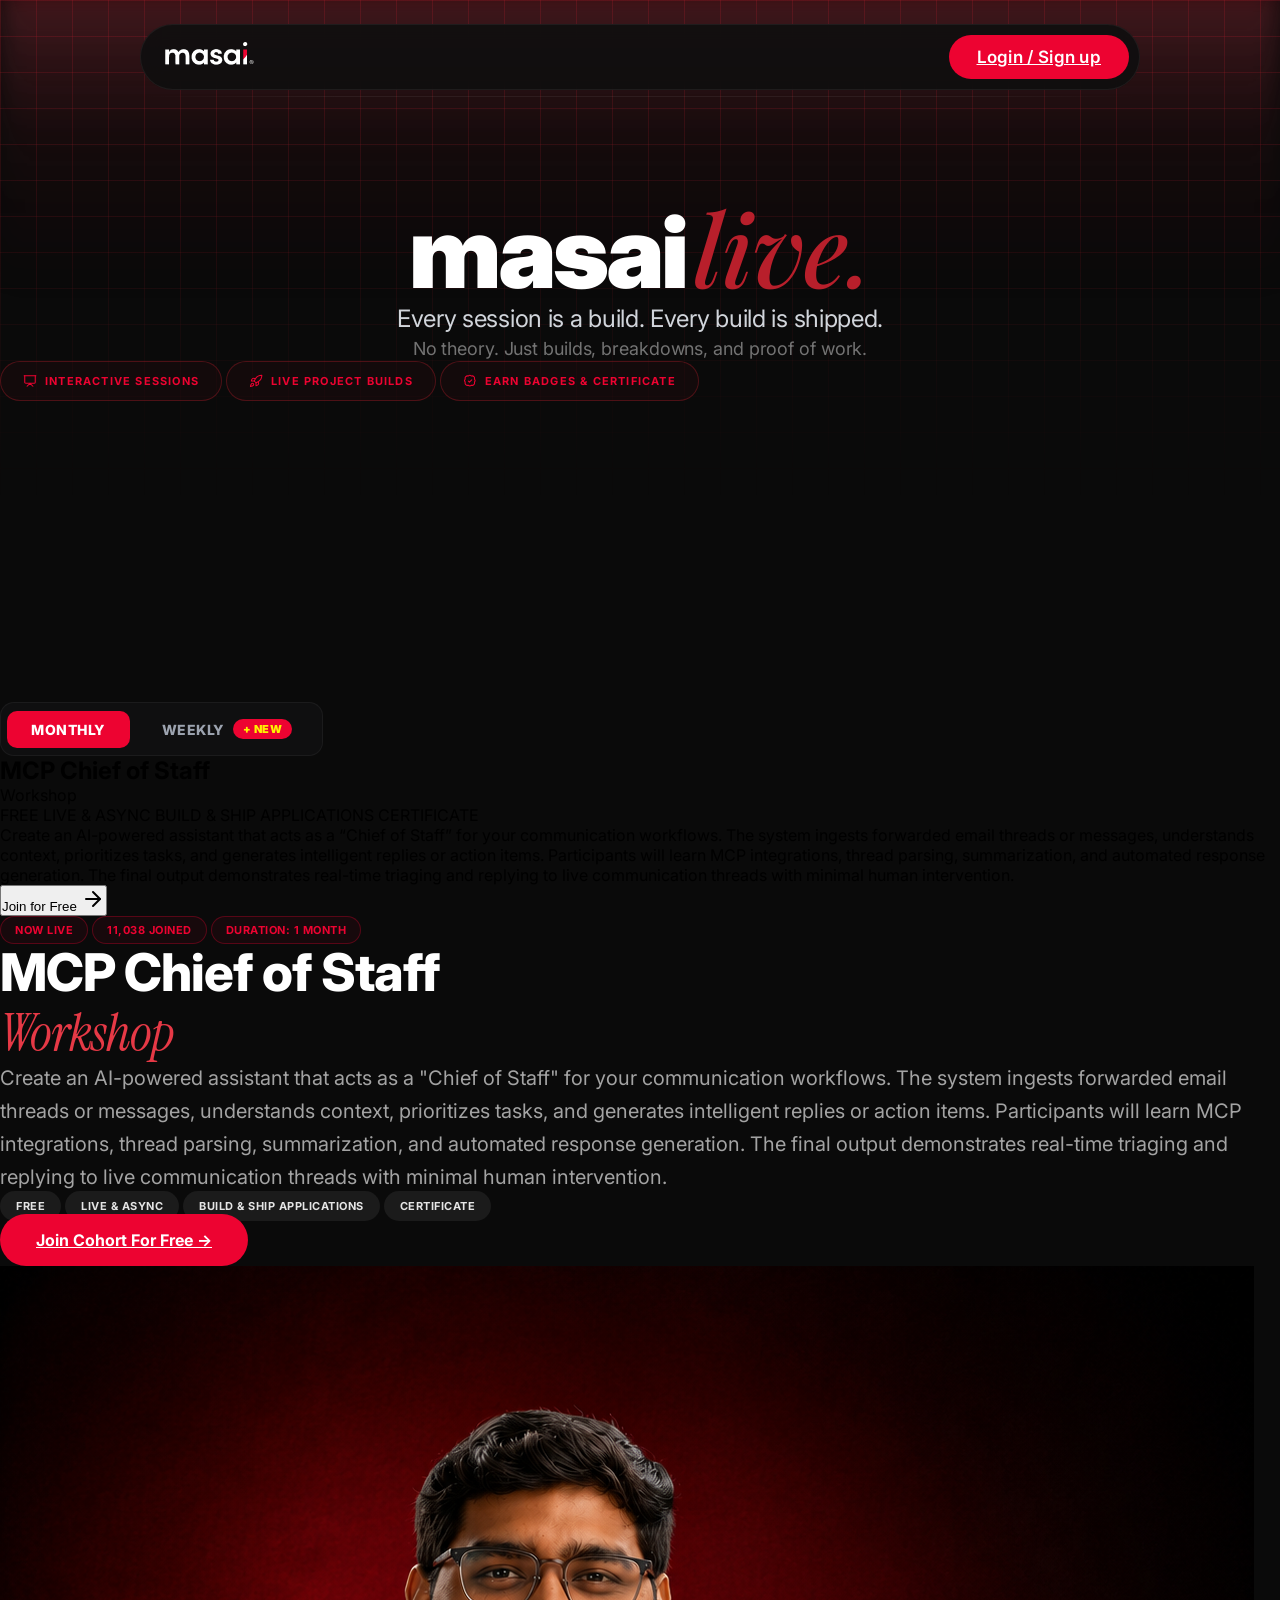
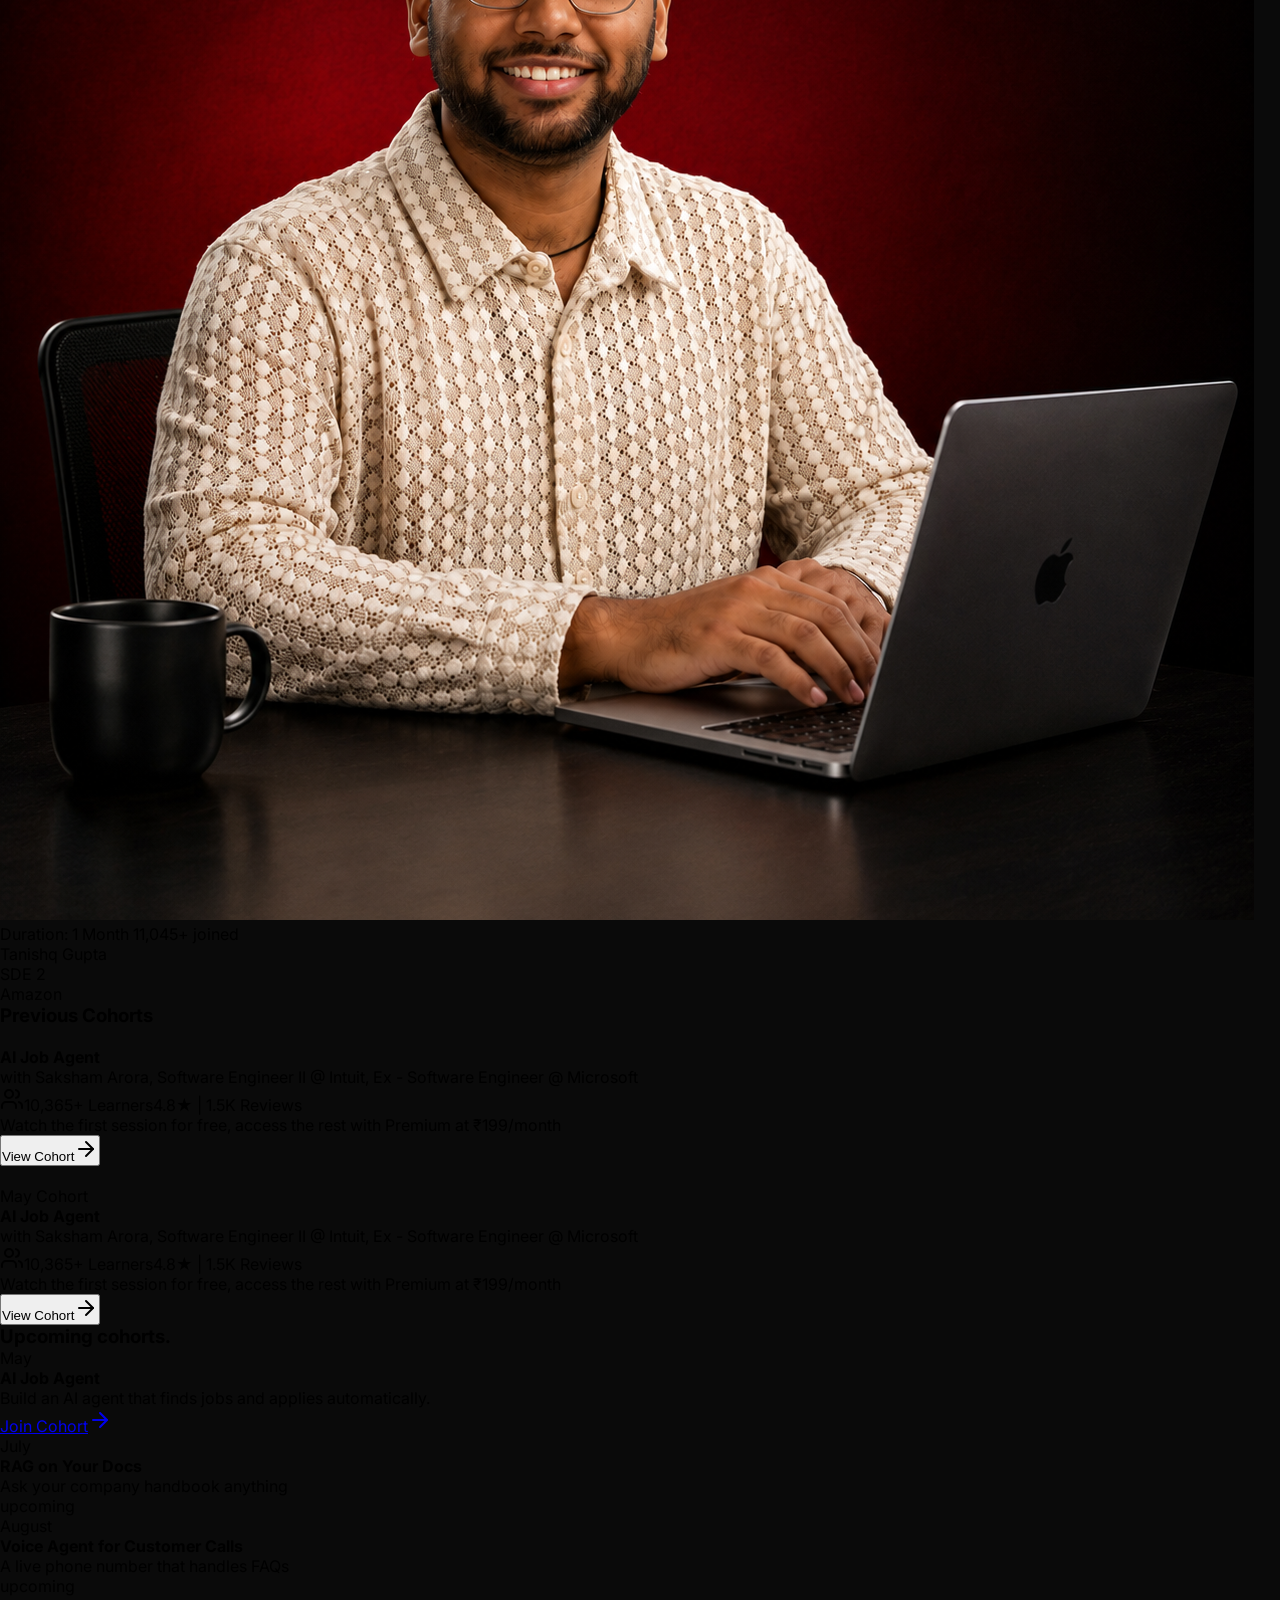
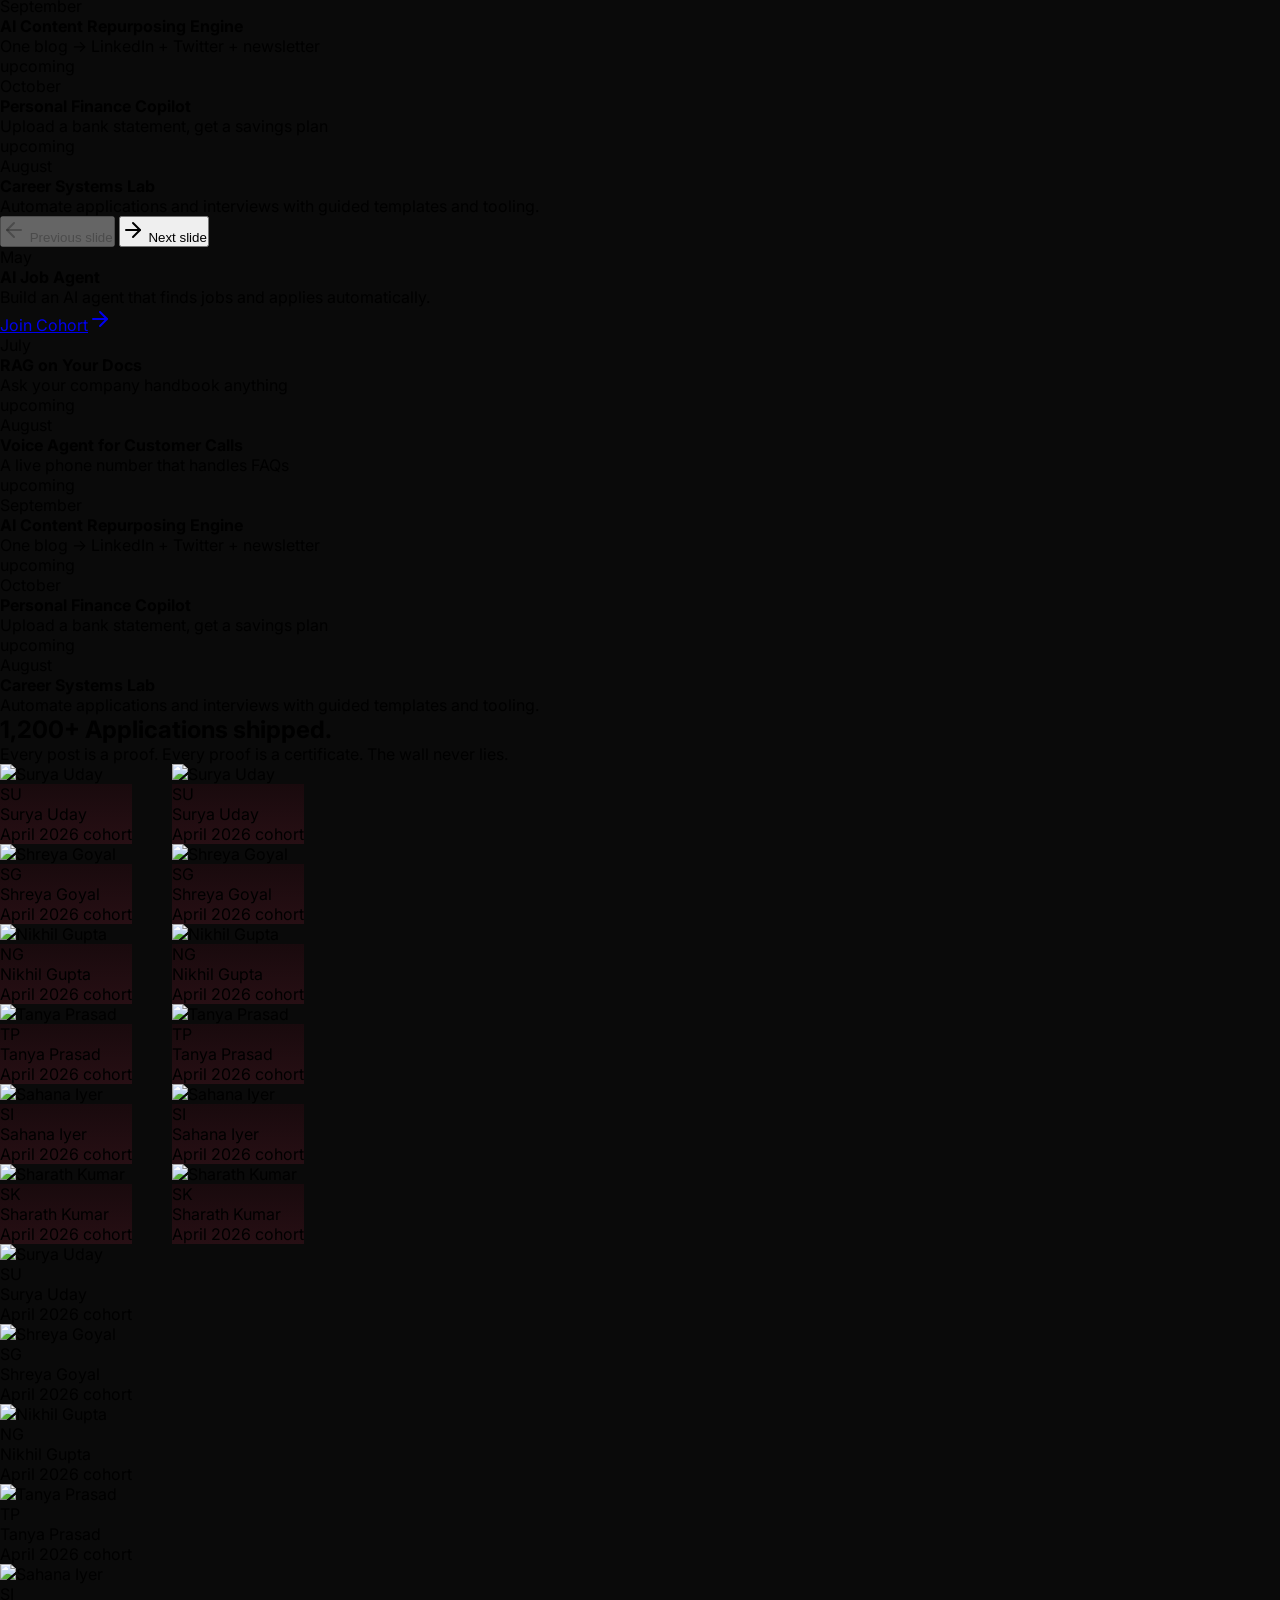
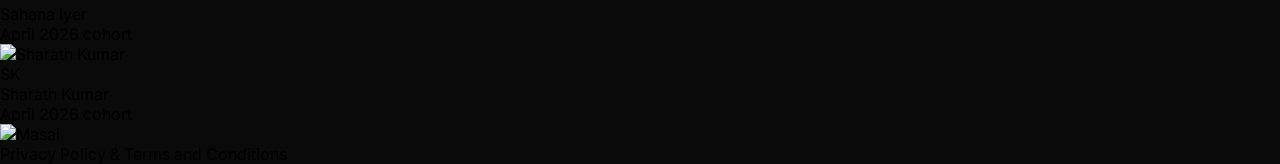
==== commit 0e1882eb: "update the foooter" ====
--- a/index.html
+++ b/index.html
@@ -30,412 +30,7 @@
             }
         }
     </script>
-    <style>
-        * {
-            margin: 0;
-            padding: 0;
-            box-sizing: border-box;
-        }
-
-        body {
-            font-family: 'Inter', sans-serif;
-            background-color: #0a0a0a;
-            min-height: 100vh;
-            overflow-x: hidden;
-        }
-
-        /* Main wrapper with grid + glow */
-        .hero-wrapper {
-            position: relative;
-            min-height: 78vh;
-            background-color: #0a0a0a;
-            overflow: hidden;
-        }
-
-        /* Red grid pattern overlay — fades out towards bottom using absolute pixel values */
-        .hero-wrapper::before {
-            content: '';
-            position: absolute;
-            inset: 0;
-            background-image:
-                linear-gradient(rgba(180, 30, 45, 0.25) 1.5px, transparent 1.5px),
-                linear-gradient(90deg, rgba(180, 30, 45, 0.25) 1.5px, transparent 1.5px);
-            background-size: 36px 36px;
-            pointer-events: none;
-            z-index: 1;
-            /* Fade grid from visible at top to invisible at 500px absolute */
-            -webkit-mask-image: linear-gradient(to bottom, rgba(0, 0, 0, 1) 0px, rgba(0, 0, 0, 0.5) 250px, rgba(0, 0, 0, 0.12) 400px, rgba(0, 0, 0, 0) 500px);
-            mask-image: linear-gradient(to bottom, rgba(0, 0, 0, 1) 0px, rgba(0, 0, 0, 0.5) 250px, rgba(0, 0, 0, 0.12) 400px, rgba(0, 0, 0, 0) 500px);
-        }
-
-        /* Continuous red glow across the top */
-        .glow-top {
-            position: absolute;
-            top: -60px;
-            left: 0;
-            right: 0;
-            height: 350px;
-            background: linear-gradient(180deg,
-                    rgba(150, 18, 30, 0.5) 0%,
-                    rgba(130, 15, 28, 0.3) 25%,
-                    rgba(100, 10, 20, 0.12) 55%,
-                    transparent 100%);
-            pointer-events: none;
-            z-index: 0;
-            filter: blur(15px);
-        }
-
-        /* Soft white glow across the top of the cohort section */
-        .glow-white-top {
-            position: absolute;
-            top: 0;
-            left: 0;
-            right: 0;
-            height: 250px;
-            background: linear-gradient(180deg,
-                    rgba(255, 255, 255, 0.05) 0%,
-                    rgba(255, 255, 255, 0.02) 40%,
-                    rgba(255, 255, 255, 0.005) 70%,
-                    transparent 100%);
-            pointer-events: none;
-            z-index: 0;
-            filter: blur(10px);
-        }
-
-        /* Content z-index above grid */
-        .content-layer {
-            position: relative;
-            z-index: 2;
-        }
-
-        /* Navbar bar */
-        .navbar-bar {
-            background: rgba(15, 15, 15, 0.9);
-            border: 1px solid rgba(255, 255, 255, 0.06);
-            border-radius: 999px;
-            padding: 10px 10px 10px 24px;
-            display: flex;
-            align-items: center;
-            justify-content: space-between;
-            backdrop-filter: blur(12px);
-        }
-
-        .navbar-bar .logo-text {
-            font-family: 'Inter', sans-serif;
-            font-weight: 800;
-            font-size: 20px;
-            color: #ffffff;
-            letter-spacing: -0.5px;
-        }
-
-        .navbar-bar .logo-dot {
-            color: #E93B47;
-            font-weight: 800;
-        }
-
-        /* Navbar bottom separator line */
-        .navbar-separator {
-            width: 100%;
-            height: 1px;
-            background: linear-gradient(90deg, transparent 0%, rgba(255, 255, 255, 0.06) 20%, rgba(255, 255, 255, 0.06) 80%, transparent 100%);
-            margin-top: 6px;
-        }
-
-        /* Login button */
-        .login-btn {
-            background: #ED0331;
-            border-radius: 999px;
-            padding: 12px 28px;
-            color: #ffffff;
-            font-family: 'Inter', sans-serif;
-            font-weight: 600;
-            font-size: 17px;
-            border: none;
-            cursor: pointer;
-            transition: all 0.3s ease;
-            letter-spacing: 0.3px;
-        }
-
-        .login-btn:hover {
-            background: #d4022b;
-            box-shadow: 0 0 25px rgba(237, 3, 49, 0.4);
-            /* transform: translateY(-1px); */
-        }
-
-
-        /* Main heading */
-        .main-title {
-            text-align: center;
-            line-height: 1;
-        }
-
-        .main-title .masai-text {
-            font-family: 'Inter', sans-serif;
-            font-weight: 900;
-            font-size: clamp(56px, 9vw, 100px);
-            color: #ffffff;
-            letter-spacing: -3px;
-        }
-
-        .main-title .live-text {
-            font-family: 'Playfair Display', serif;
-            font-weight: 500;
-            font-style: italic;
-            font-size: clamp(56px, 9vw, 100px);
-            color: #B81F2B;
-            letter-spacing: -1px;
-            margin-left: 8px;
-        }
-
-        /* Subtitle text */
-        .subtitle-primary {
-            color: #d1d5db;
-            font-size: 24px;
-            font-weight: 400;
-            line-height: 1.4;
-            text-align: center;
-            font-family: 'Inter', sans-serif;
-            letter-spacing: -0.3px;
-        }
-
-        .subtitle-secondary {
-            color: #737373;
-            font-size: 18px;
-            font-weight: 400;
-            line-height: 1.4;
-            text-align: center;
-            font-family: 'Inter', sans-serif;
-            letter-spacing: -0.1px;
-        }
-
-        /* CTA pill buttons */
-        .cta-pill {
-            display: inline-flex;
-            align-items: center;
-            gap: 8px;
-            border: 1.2px solid rgba(184, 31, 43, 0.35);
-            background: rgba(184, 31, 43, 0.05);
-            color: #ED0331;
-            padding: 12px 22px;
-            border-radius: 999px;
-            font-family: 'Inter', sans-serif;
-            font-size: 11px;
-            font-weight: 700;
-            letter-spacing: 1.2px;
-            text-transform: uppercase;
-            cursor: default;
-            transition: all 0.3s ease;
-        }
-
-        .cta-pill:hover {
-            background: rgba(237, 3, 49, 0.08);
-            border-color: rgba(237, 3, 49, 0.7);
-            box-shadow: 0 0 20px rgba(237, 3, 49, 0.15);
-        }
-
-        .cta-pill svg {
-            width: 14px;
-            height: 14px;
-            flex-shrink: 0;
-        }
-
-        /* Header responsive padding */
-        .site-header {
-            padding: 24px 140px 0 140px;
-        }
-
-        /* Responsive */
-        @media (max-width: 1024px) {
-            .site-header {
-                padding: 20px 60px 0 60px;
-            }
-        }
-
-        @media (max-width: 768px) {
-            .site-header {
-                padding: 16px 20px 0 20px;
-            }
-
-            .cta-buttons-wrap {
-                flex-direction: column;
-                align-items: center;
-            }
-
-            .glow-left,
-            .glow-right {
-                width: 300px;
-                height: 250px;
-            }
-        }
-
-        @media (max-width: 480px) {
-            .site-header {
-                padding: 12px 12px 0 12px;
-            }
-        }
-
-        /* Cohort/Workshop Section Styles */
-        .toggle-container {
-            background: #0f0f10;
-            border: 1px solid rgba(255, 255, 255, 0.05);
-            border-radius: 14px;
-            padding: 6px;
-            display: inline-flex;
-            align-items: center;
-            gap: 8px;
-        }
-
-        .toggle-btn {
-            font-family: 'Inter', sans-serif;
-            font-size: 14px;
-            font-weight: 800;
-            letter-spacing: 0.5px;
-            padding: 10px 24px;
-            border-radius: 10px;
-            cursor: pointer;
-            border: none;
-            transition: all 0.2s ease;
-            text-transform: uppercase;
-            display: inline-flex;
-            align-items: center;
-            justify-content: center;
-        }
-
-        .toggle-btn.active {
-            background: #ED0331;
-            color: #ffffff;
-        }
-
-        .toggle-btn.inactive {
-            background: transparent;
-            color: #9ca3af;
-        }
-
-        .toggle-btn.inactive:hover {
-            color: #ffffff;
-        }
-
-        .new-badge {
-            font-size: 11px;
-            font-weight: 900;
-            padding: 3px 10px;
-            border-radius: 999px;
-            margin-left: 8px;
-            display: inline-block;
-            transition: all 0.2s ease;
-        }
-
-        .live-badge {
-            display: inline-flex;
-            align-items: center;
-            border: 1px solid rgba(237, 3, 49, 0.3);
-            background: rgba(237, 3, 49, 0.06);
-            color: #ED0331;
-            padding: 6px 14px;
-            border-radius: 999px;
-            font-size: 11px;
-            font-weight: 700;
-            letter-spacing: 0.5px;
-            text-transform: uppercase;
-        }
-
-        .section-title {
-            font-family: 'Inter', sans-serif;
-            font-weight: 800;
-            font-size: clamp(34px, 5vw, 52px);
-            color: #ffffff;
-            line-height: 1.1;
-            letter-spacing: -1px;
-        }
-
-        .section-title-italic {
-            font-family: 'Instrument Serif', serif;
-            font-weight: 400;
-            font-style: italic;
-            color: #e63946;
-            display: block;
-            margin-top: 4px;
-        }
-
-        .description-text {
-            color: #a3a3a3;
-            font-size: 20px;
-            font-weight: 400;
-            line-height: 1.65;
-            font-family: 'Inter', sans-serif;
-        }
-
-        .flat-badge {
-            background: rgba(255, 255, 255, 0.07);
-            color: #e5e5e5;
-            padding: 8px 16px;
-            border-radius: 999px;
-            font-size: 11px;
-            font-weight: 700;
-            letter-spacing: 0.5px;
-            text-transform: uppercase;
-        }
-
-        .cohort-btn {
-            background: #ED0331;
-            color: #ffffff;
-            padding: 16px 36px;
-            border-radius: 999px;
-            font-family: 'Inter', sans-serif;
-            font-size: 16px;
-            font-weight: 700;
-            border: none;
-            cursor: pointer;
-            display: inline-flex;
-            align-items: center;
-            gap: 10px;
-            transition: all 0.3s ease;
-        }
-
-        .cohort-btn:hover {
-            background: #d4022b;
-            box-shadow: 0 0 25px rgba(237, 3, 49, 0.3);
-        }
-
-        .upcoming-card {
-            background-color: #110C0C !important;
-        }
-
-        /* Marquee Autoscroll Styles */
-        .marquee-container {
-            display: flex;
-            gap: 24px;
-            width: max-content;
-            animation: marquee-scroll 65s linear infinite;
-        }
-
-        .marquee-container:hover {
-            animation-play-state: paused;
-        }
-
-        @keyframes marquee-scroll {
-            0% {
-                transform: translateX(0);
-            }
-
-            100% {
-                transform: translateX(-50%);
-            }
-        }
-
-        /* Hide scrollbar for Chrome, Safari and Opera */
-        .no-scrollbar::-webkit-scrollbar {
-            display: none;
-        }
-
-        /* Hide scrollbar for IE, Edge and Firefox */
-        .no-scrollbar {
-            -ms-overflow-style: none;
-            /* IE and Edge */
-            scrollbar-width: none;
-            /* Firefox */
-        }
-    </style>
+    <link rel="stylesheet" href="index.css">
 </head>
 
 <body>
@@ -449,7 +44,7 @@
             <header id="main-header" class="site-header">
                 <nav class="navbar-bar">
                     <img src="images/logo.png" alt="Masai" style="height: 40px; width: auto;">
-                    <a href="login.html" id="login-btn" class="login-btn">Login / Sign up</a>
+                    <a href="signup.html" id="login-btn" class="login-btn">Login / Sign up</a>
                 </nav>
                 <div class="navbar-separator"></div>
             </header>
@@ -1411,202 +1006,13 @@
             class="mx-auto flex w-full max-w-[1280px] justify-between flex-col gap-4 sm:flex-row sm:items-center sm:justify-between">
             <img src="https://cdn.masaischool.com/masai-website/masai_dark_853075d7cd.png" alt="Masai"
                 class="h-[30px] w-auto max-w-[80px]">
-            <p class="font-medium text-[#b7b1b2]"><a href="#"
-                    class="underline cursor-not-allowed text-[#848081] hover:text-[#848081]">Privacy Policy</a> &amp; <a
-                    href="#" class="underline cursor-not-allowed text-[#848081] hover:text-[#848081]">Terms and
-                    Conditions</a></p>
+            <p class="font-medium text-[#b7b1b2]"><span
+                    class="underline text-[#848081]">Privacy Policy</span> &amp; <span
+                    class="underline text-[#848081]">Terms and Conditions</span></p>
         </div>
     </footer>
 
-    <!-- Toggle Script -->
-    <script>
-        const cohortData = {
-            monthly: {
-                mobile: {
-                    heading: "MCP Chief of Staff",
-                    italic: "Workshop",
-                    badges: ["FREE", "LIVE & ASYNC", "BUILD & SHIP APPLICATIONS", "CERTIFICATE"],
-                    description: "Create an AI-powered assistant that acts as a “Chief of Staff” for your communication workflows. The system ingests forwarded email threads or messages, understands context, prioritizes tasks, and generates intelligent replies or action items. Participants will learn MCP integrations, thread parsing, summarization, and automated response generation. The final output demonstrates real-time triaging and replying to live communication threads with minimal human intervention."
-                },
-                desktop: {
-                    topBadges: ["NOW LIVE", "11,038 JOINED", "DURATION: 1 MONTH"],
-                    heading: "MCP Chief of Staff",
-                    italic: "Workshop",
-                    description: "Create an AI-powered assistant that acts as a \"Chief of Staff\" for your communication workflows. The system ingests forwarded email threads or messages, understands context, prioritizes tasks, and generates intelligent replies or action items. Participants will learn MCP integrations, thread parsing, summarization, and automated response generation. The final output demonstrates real-time triaging and replying to live communication threads with minimal human intervention.",
-                    flatBadges: ["FREE", "LIVE & ASYNC", "BUILD & SHIP APPLICATIONS", "CERTIFICATE"]
-                },
-                cardBadges: ["Duration: 1 Month", "11,045+ joined"]
-            },
-            weekly: {
-                mobile: {
-                    heading: "StudyPilot — Timetable Builder for Students",
-                    italic: "Workshop.",
-                    badges: ["FREE", "ASYNC", "BUILD & SHIP", "WEEKLY BASED", "CERTIFICATE"],
-                    description: "Stop guessing what to study. Let your agent decide."
-                },
-                desktop: {
-                    topBadges: ["NOW LIVE", "9,478 JOINED", "DURATION: 1 WEEK"],
-                    heading: "StudyPilot — Timetable Builder for Students",
-                    italic: "Workshop.",
-                    description: "Stop guessing what to study. Let your agent decide.",
-                    flatBadges: ["FREE", "ASYNC", "BUILD & SHIP", "WEEKLY BASED", "CERTIFICATE"]
-                },
-                cardBadges: ["Duration: 1 Week", "9,478 joined"]
-            }
-        };
-
-        function setToggle(mode) {
-            const monthlyBtn = document.getElementById('toggle-monthly');
-            const weeklyBtn = document.getElementById('toggle-weekly');
-            const newBadge = weeklyBtn.querySelector('.new-badge');
-
-            if (mode === 'monthly') {
-                monthlyBtn.classList.remove('inactive');
-                monthlyBtn.classList.add('active');
-                weeklyBtn.classList.remove('active');
-                weeklyBtn.classList.add('inactive');
-
-                if (newBadge) {
-                    newBadge.style.backgroundColor = '#ED0331';
-                    newBadge.style.color = '#FFF200';
-                }
-            } else {
-                weeklyBtn.classList.remove('inactive');
-                weeklyBtn.classList.add('active');
-                monthlyBtn.classList.remove('active');
-                monthlyBtn.classList.add('inactive');
-
-                if (newBadge) {
-                    newBadge.style.backgroundColor = '#ffffff';
-                    newBadge.style.color = '#ED0331';
-                }
-            }
-
-            updateCohortContent(mode);
-        }
-
-        function updateCohortContent(mode) {
-            const data = cohortData[mode];
-            if (!data) return;
-
-            // Update Desktop Layout
-            const desktopTopBadgesContainer = document.getElementById('desktop-top-badges');
-            if (desktopTopBadgesContainer) {
-                desktopTopBadgesContainer.innerHTML = data.desktop.topBadges
-                    .map(badge => `<span class="live-badge">${badge}</span>`)
-                    .join('');
-            }
-
-            const desktopTitle = document.getElementById('desktop-title');
-            if (desktopTitle) {
-                desktopTitle.innerHTML = `${data.desktop.heading} <span class="section-title-italic">${data.desktop.italic}</span>`;
-            }
-
-            const desktopDescription = document.getElementById('desktop-description');
-            if (desktopDescription) {
-                desktopDescription.textContent = data.desktop.description;
-            }
-
-            const desktopFlatBadgesContainer = document.getElementById('desktop-flat-badges');
-            if (desktopFlatBadgesContainer) {
-                desktopFlatBadgesContainer.innerHTML = data.desktop.flatBadges
-                    .map(badge => `<span class="flat-badge">${badge}</span>`)
-                    .join('');
-            }
-
-            // Update Mobile Layout
-            const mobileHeading = document.getElementById('mobile-heading');
-            if (mobileHeading) {
-                mobileHeading.textContent = data.mobile.heading;
-            }
-
-            const mobileItalic = document.getElementById('mobile-italic');
-            if (mobileItalic) {
-                mobileItalic.textContent = data.mobile.italic;
-            }
-
-            const mobileFlatBadgesContainer = document.getElementById('mobile-flat-badges');
-            if (mobileFlatBadgesContainer) {
-                mobileFlatBadgesContainer.innerHTML = data.mobile.badges
-                    .map(badge => `<span class="inline-flex h-6 items-center rounded-full border border-[#494748]/22 bg-[#ada6a6]/10 px-[13px] text-[12px] font-semibold uppercase tracking-[1.1px] text-[#d5d1d1] font-sans">${badge}</span>`)
-                    .join('');
-            }
-
-            const mobileDescription = document.getElementById('mobile-description');
-            if (mobileDescription) {
-                mobileDescription.textContent = data.mobile.description;
-            }
-
-            // Update Card top-right badges (mobile-only)
-            const cardTopBadgesContainer = document.getElementById('card-top-badges');
-            if (cardTopBadgesContainer) {
-                cardTopBadgesContainer.innerHTML = data.cardBadges
-                    .map(badge => `<span class="inline-flex h-6 items-center rounded-full border border-[#a2a2a2]/22 bg-black/40 px-[9px] text-[12px] font-semibold uppercase tracking-[1.1px] text-[#e8294a]">${badge}</span>`)
-                    .join('');
-            }
-        }
-
-        // Mobile Carousel Indicators Sync
-        const carousel = document.getElementById('mobile-carousel');
-        const indicators = document.querySelectorAll('#carousel-indicators span');
-
-        if (carousel && indicators.length > 0) {
-            carousel.addEventListener('scroll', () => {
-                const scrollLeft = carousel.scrollLeft;
-                const cardWidth = carousel.firstElementChild.offsetWidth + 16; // width + gap
-                const activeIndex = Math.round(scrollLeft / cardWidth);
-
-                indicators.forEach((dot, idx) => {
-                    if (idx === activeIndex) {
-                        dot.className = 'h-2 rounded-full w-6 bg-[#ed0331] transition-all duration-300';
-                    } else {
-                        dot.className = 'h-2 w-2 rounded-full bg-[#3b3b3f] transition-all duration-300';
-                    }
-                });
-            });
-        }
-
-        // Upcoming Cohorts Carousel Navigation
-        const upcomingCarousel = document.getElementById('upcoming-carousel');
-        const upcomingPrevBtn = document.getElementById('upcoming-prev-btn');
-        const upcomingNextBtn = document.getElementById('upcoming-next-btn');
-
-        if (upcomingCarousel && upcomingPrevBtn && upcomingNextBtn) {
-            upcomingPrevBtn.addEventListener('click', () => {
-                const cardWidth = upcomingCarousel.firstElementChild.offsetWidth;
-                upcomingCarousel.scrollBy({ left: -cardWidth, behavior: 'smooth' });
-            });
-
-            upcomingNextBtn.addEventListener('click', () => {
-                const cardWidth = upcomingCarousel.firstElementChild.offsetWidth;
-                upcomingCarousel.scrollBy({ left: cardWidth, behavior: 'smooth' });
-            });
-
-            upcomingCarousel.addEventListener('scroll', () => {
-                const scrollLeft = upcomingCarousel.scrollLeft;
-                const maxScroll = upcomingCarousel.scrollWidth - upcomingCarousel.clientWidth;
-
-                upcomingPrevBtn.disabled = scrollLeft <= 0;
-                upcomingNextBtn.disabled = scrollLeft >= maxScroll - 5;
-
-                if (upcomingPrevBtn.disabled) {
-                    upcomingPrevBtn.classList.add('opacity-50');
-                    upcomingPrevBtn.setAttribute('disabled', 'true');
-                } else {
-                    upcomingPrevBtn.classList.remove('opacity-50');
-                    upcomingPrevBtn.removeAttribute('disabled');
-                }
-
-                if (upcomingNextBtn.disabled) {
-                    upcomingNextBtn.classList.add('opacity-50');
-                    upcomingNextBtn.setAttribute('disabled', 'true');
-                } else {
-                    upcomingNextBtn.classList.remove('opacity-50');
-                    upcomingNextBtn.removeAttribute('disabled');
-                }
-            });
-        }
-    </script>
+    <script src="index.js" defer></script>
 </body>
 
 </html>
--- a/index.css
+++ b/index.css
@@ -0,0 +1,402 @@
+* {
+    margin: 0;
+    padding: 0;
+    box-sizing: border-box;
+}
+
+body {
+    font-family: 'Inter', sans-serif;
+    background-color: #0a0a0a;
+    min-height: 100vh;
+    overflow-x: hidden;
+}
+
+/* Main wrapper with grid + glow */
+.hero-wrapper {
+    position: relative;
+    min-height: 78vh;
+    background-color: #0a0a0a;
+    overflow: hidden;
+}
+
+/* Red grid pattern overlay — fades out towards bottom using absolute pixel values */
+.hero-wrapper::before {
+    content: '';
+    position: absolute;
+    inset: 0;
+    background-image:
+        linear-gradient(rgba(180, 30, 45, 0.25) 1.5px, transparent 1.5px),
+        linear-gradient(90deg, rgba(180, 30, 45, 0.25) 1.5px, transparent 1.5px);
+    background-size: 36px 36px;
+    pointer-events: none;
+    z-index: 1;
+    /* Fade grid from visible at top to invisible at 500px absolute */
+    -webkit-mask-image: linear-gradient(to bottom, rgba(0, 0, 0, 1) 0px, rgba(0, 0, 0, 0.5) 250px, rgba(0, 0, 0, 0.12) 400px, rgba(0, 0, 0, 0) 500px);
+    mask-image: linear-gradient(to bottom, rgba(0, 0, 0, 1) 0px, rgba(0, 0, 0, 0.5) 250px, rgba(0, 0, 0, 0.12) 400px, rgba(0, 0, 0, 0) 500px);
+}
+
+/* Continuous red glow across the top */
+.glow-top {
+    position: absolute;
+    top: -60px;
+    left: 0;
+    right: 0;
+    height: 350px;
+    background: linear-gradient(180deg,
+            rgba(150, 18, 30, 0.5) 0%,
+            rgba(130, 15, 28, 0.3) 25%,
+            rgba(100, 10, 20, 0.12) 55%,
+            transparent 100%);
+    pointer-events: none;
+    z-index: 0;
+    filter: blur(15px);
+}
+
+/* Soft white glow across the top of the cohort section */
+.glow-white-top {
+    position: absolute;
+    top: 0;
+    left: 0;
+    right: 0;
+    height: 250px;
+    background: linear-gradient(180deg,
+            rgba(255, 255, 255, 0.05) 0%,
+            rgba(255, 255, 255, 0.02) 40%,
+            rgba(255, 255, 255, 0.005) 70%,
+            transparent 100%);
+    pointer-events: none;
+    z-index: 0;
+    filter: blur(10px);
+}
+
+/* Content z-index above grid */
+.content-layer {
+    position: relative;
+    z-index: 2;
+}
+
+/* Navbar bar */
+.navbar-bar {
+    background: rgba(15, 15, 15, 0.9);
+    border: 1px solid rgba(255, 255, 255, 0.06);
+    border-radius: 999px;
+    padding: 10px 10px 10px 24px;
+    display: flex;
+    align-items: center;
+    justify-content: space-between;
+    backdrop-filter: blur(12px);
+}
+
+.navbar-bar .logo-text {
+    font-family: 'Inter', sans-serif;
+    font-weight: 800;
+    font-size: 20px;
+    color: #ffffff;
+    letter-spacing: -0.5px;
+}
+
+.navbar-bar .logo-dot {
+    color: #E93B47;
+    font-weight: 800;
+}
+
+/* Navbar bottom separator line */
+.navbar-separator {
+    width: 100%;
+    height: 1px;
+    background: linear-gradient(90deg, transparent 0%, rgba(255, 255, 255, 0.06) 20%, rgba(255, 255, 255, 0.06) 80%, transparent 100%);
+    margin-top: 6px;
+}
+
+/* Login button */
+.login-btn {
+    background: #ED0331;
+    border-radius: 999px;
+    padding: 12px 28px;
+    color: #ffffff;
+    font-family: 'Inter', sans-serif;
+    font-weight: 600;
+    font-size: 17px;
+    border: none;
+    cursor: pointer;
+    transition: all 0.3s ease;
+    letter-spacing: 0.3px;
+}
+
+.login-btn:hover {
+    background: #d4022b;
+    box-shadow: 0 0 25px rgba(237, 3, 49, 0.4);
+}
+
+/* Main heading */
+.main-title {
+    text-align: center;
+    line-height: 1;
+}
+
+.main-title .masai-text {
+    font-family: 'Inter', sans-serif;
+    font-weight: 900;
+    font-size: clamp(56px, 9vw, 100px);
+    color: #ffffff;
+    letter-spacing: -3px;
+}
+
+.main-title .live-text {
+    font-family: 'Playfair Display', serif;
+    font-weight: 500;
+    font-style: italic;
+    font-size: clamp(56px, 9vw, 100px);
+    color: #B81F2B;
+    letter-spacing: -1px;
+    margin-left: 8px;
+}
+
+/* Subtitle text */
+.subtitle-primary {
+    color: #d1d5db;
+    font-size: 24px;
+    font-weight: 400;
+    line-height: 1.4;
+    text-align: center;
+    font-family: 'Inter', sans-serif;
+    letter-spacing: -0.3px;
+}
+
+.subtitle-secondary {
+    color: #737373;
+    font-size: 18px;
+    font-weight: 400;
+    line-height: 1.4;
+    text-align: center;
+    font-family: 'Inter', sans-serif;
+    letter-spacing: -0.1px;
+}
+
+/* CTA pill buttons */
+.cta-pill {
+    display: inline-flex;
+    align-items: center;
+    gap: 8px;
+    border: 1.2px solid rgba(184, 31, 43, 0.35);
+    background: rgba(184, 31, 43, 0.05);
+    color: #ED0331;
+    padding: 12px 22px;
+    border-radius: 999px;
+    font-family: 'Inter', sans-serif;
+    font-size: 11px;
+    font-weight: 700;
+    letter-spacing: 1.2px;
+    text-transform: uppercase;
+    cursor: default;
+    transition: all 0.3s ease;
+}
+
+.cta-pill:hover {
+    background: rgba(237, 3, 49, 0.08);
+    border-color: rgba(237, 3, 49, 0.7);
+    box-shadow: 0 0 20px rgba(237, 3, 49, 0.15);
+}
+
+.cta-pill svg {
+    width: 14px;
+    height: 14px;
+    flex-shrink: 0;
+}
+
+/* Header responsive padding */
+.site-header {
+    padding: 24px 140px 0 140px;
+}
+
+/* Responsive */
+@media (max-width: 1024px) {
+    .site-header {
+        padding: 20px 60px 0 60px;
+    }
+}
+
+@media (max-width: 768px) {
+    .site-header {
+        padding: 16px 20px 0 20px;
+    }
+
+    .cta-buttons-wrap {
+        flex-direction: column;
+        align-items: center;
+    }
+
+    .glow-left,
+    .glow-right {
+        width: 300px;
+        height: 250px;
+    }
+}
+
+@media (max-width: 480px) {
+    .site-header {
+        padding: 12px 12px 0 12px;
+    }
+}
+
+/* Cohort/Workshop Section Styles */
+.toggle-container {
+    background: #0f0f10;
+    border: 1px solid rgba(255, 255, 255, 0.05);
+    border-radius: 14px;
+    padding: 6px;
+    display: inline-flex;
+    align-items: center;
+    gap: 8px;
+}
+
+.toggle-btn {
+    font-family: 'Inter', sans-serif;
+    font-size: 14px;
+    font-weight: 800;
+    letter-spacing: 0.5px;
+    padding: 10px 24px;
+    border-radius: 10px;
+    cursor: pointer;
+    border: none;
+    transition: all 0.2s ease;
+    text-transform: uppercase;
+    display: inline-flex;
+    align-items: center;
+    justify-content: center;
+}
+
+.toggle-btn.active {
+    background: #ED0331;
+    color: #ffffff;
+}
+
+.toggle-btn.inactive {
+    background: transparent;
+    color: #9ca3af;
+}
+
+.toggle-btn.inactive:hover {
+    color: #ffffff;
+}
+
+.new-badge {
+    font-size: 11px;
+    font-weight: 900;
+    padding: 3px 10px;
+    border-radius: 999px;
+    margin-left: 8px;
+    display: inline-block;
+    transition: all 0.2s ease;
+}
+
+.live-badge {
+    display: inline-flex;
+    align-items: center;
+    border: 1px solid rgba(237, 3, 49, 0.3);
+    background: rgba(237, 3, 49, 0.06);
+    color: #ED0331;
+    padding: 6px 14px;
+    border-radius: 999px;
+    font-size: 11px;
+    font-weight: 700;
+    letter-spacing: 0.5px;
+    text-transform: uppercase;
+}
+
+.section-title {
+    font-family: 'Inter', sans-serif;
+    font-weight: 800;
+    font-size: clamp(34px, 5vw, 52px);
+    color: #ffffff;
+    line-height: 1.1;
+    letter-spacing: -1px;
+}
+
+.section-title-italic {
+    font-family: 'Instrument Serif', serif;
+    font-weight: 400;
+    font-style: italic;
+    color: #e63946;
+    display: block;
+    margin-top: 4px;
+}
+
+.description-text {
+    color: #a3a3a3;
+    font-size: 20px;
+    font-weight: 400;
+    line-height: 1.65;
+    font-family: 'Inter', sans-serif;
+}
+
+.flat-badge {
+    background: rgba(255, 255, 255, 0.07);
+    color: #e5e5e5;
+    padding: 8px 16px;
+    border-radius: 999px;
+    font-size: 11px;
+    font-weight: 700;
+    letter-spacing: 0.5px;
+    text-transform: uppercase;
+}
+
+.cohort-btn {
+    background: #ED0331;
+    color: #ffffff;
+    padding: 16px 36px;
+    border-radius: 999px;
+    font-family: 'Inter', sans-serif;
+    font-size: 16px;
+    font-weight: 700;
+    border: none;
+    cursor: pointer;
+    display: inline-flex;
+    align-items: center;
+    gap: 10px;
+    transition: all 0.3s ease;
+}
+
+.cohort-btn:hover {
+    background: #d4022b;
+    box-shadow: 0 0 25px rgba(237, 3, 49, 0.3);
+}
+
+.upcoming-card {
+    background-color: #110C0C !important;
+}
+
+/* Marquee Autoscroll Styles */
+.marquee-container {
+    display: flex;
+    gap: 24px;
+    width: max-content;
+    animation: marquee-scroll 65s linear infinite;
+}
+
+.marquee-container:hover {
+    animation-play-state: paused;
+}
+
+@keyframes marquee-scroll {
+    0% {
+        transform: translateX(0);
+    }
+
+    100% {
+        transform: translateX(-50%);
+    }
+}
+
+/* Hide scrollbar for Chrome, Safari and Opera */
+.no-scrollbar::-webkit-scrollbar {
+    display: none;
+}
+
+/* Hide scrollbar for IE, Edge and Firefox */
+.no-scrollbar {
+    -ms-overflow-style: none;
+    /* IE and Edge */
+    scrollbar-width: none;
+    /* Firefox */
+}
